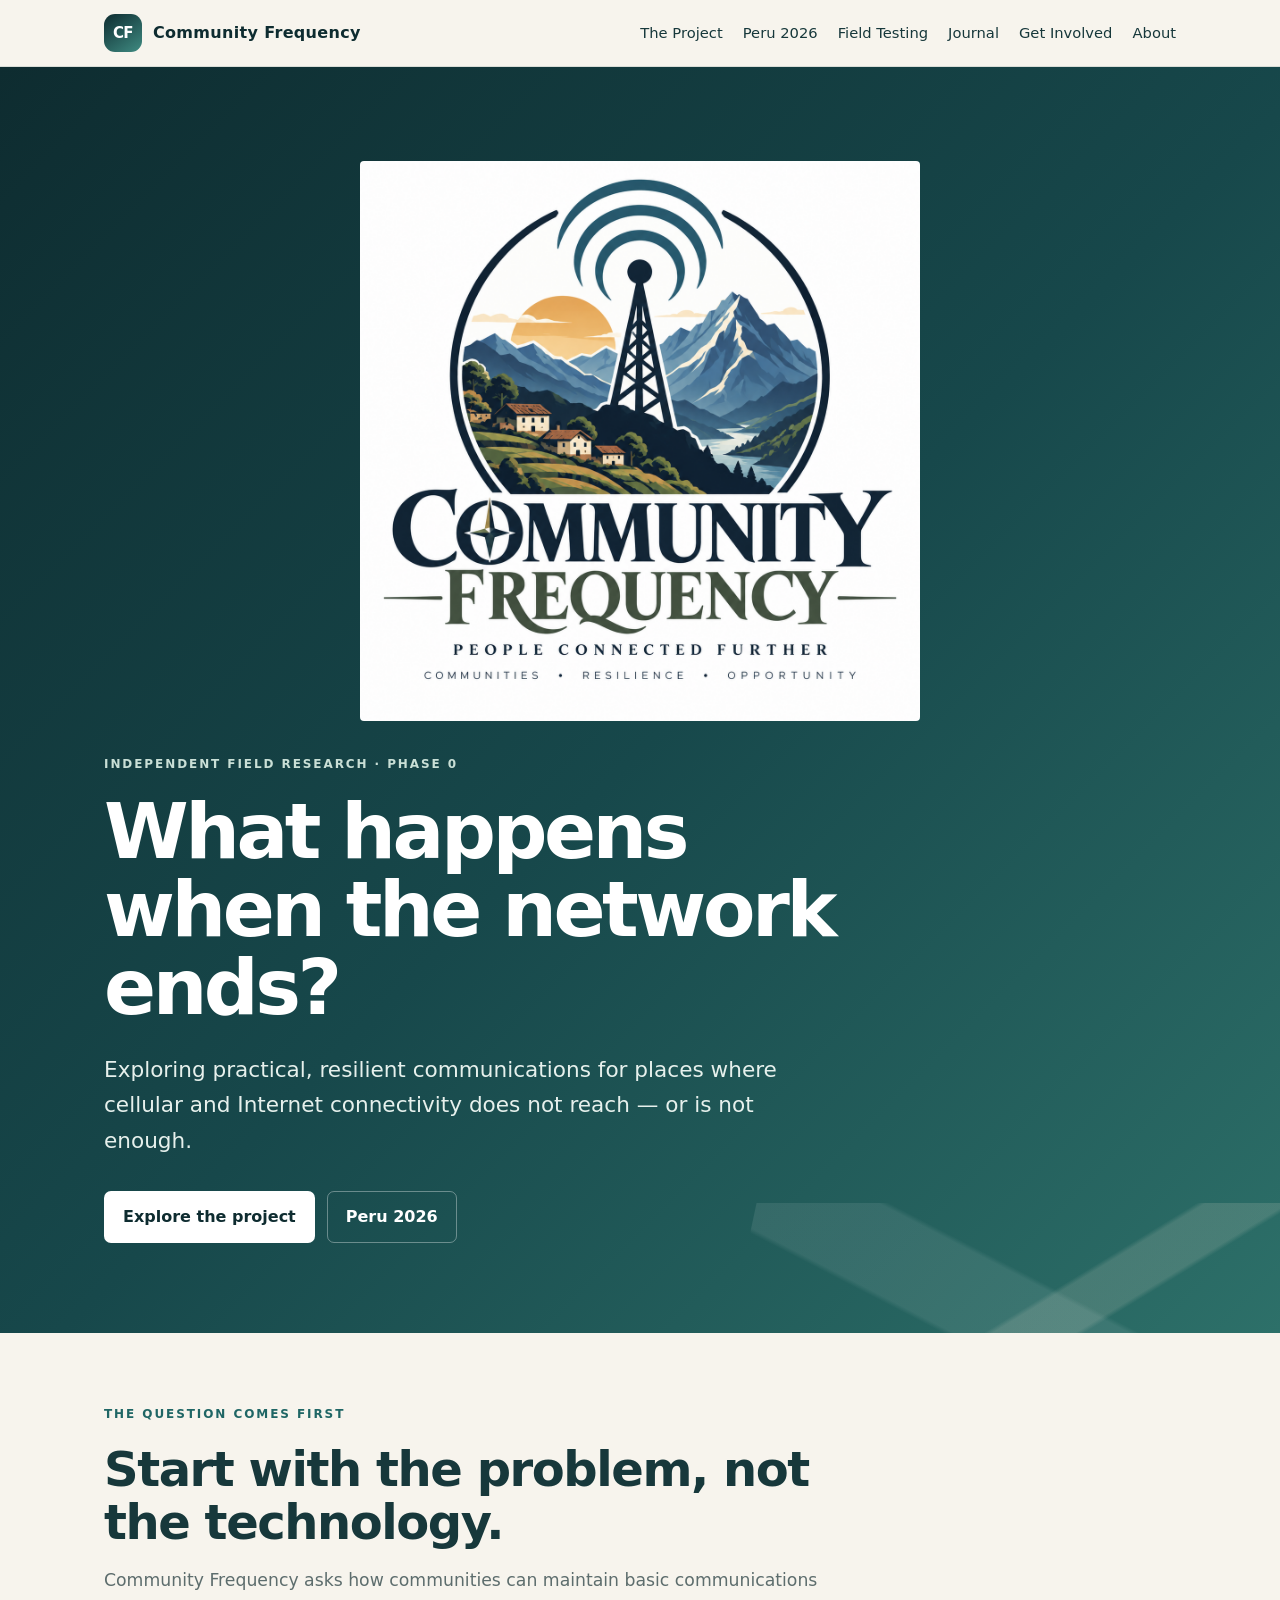
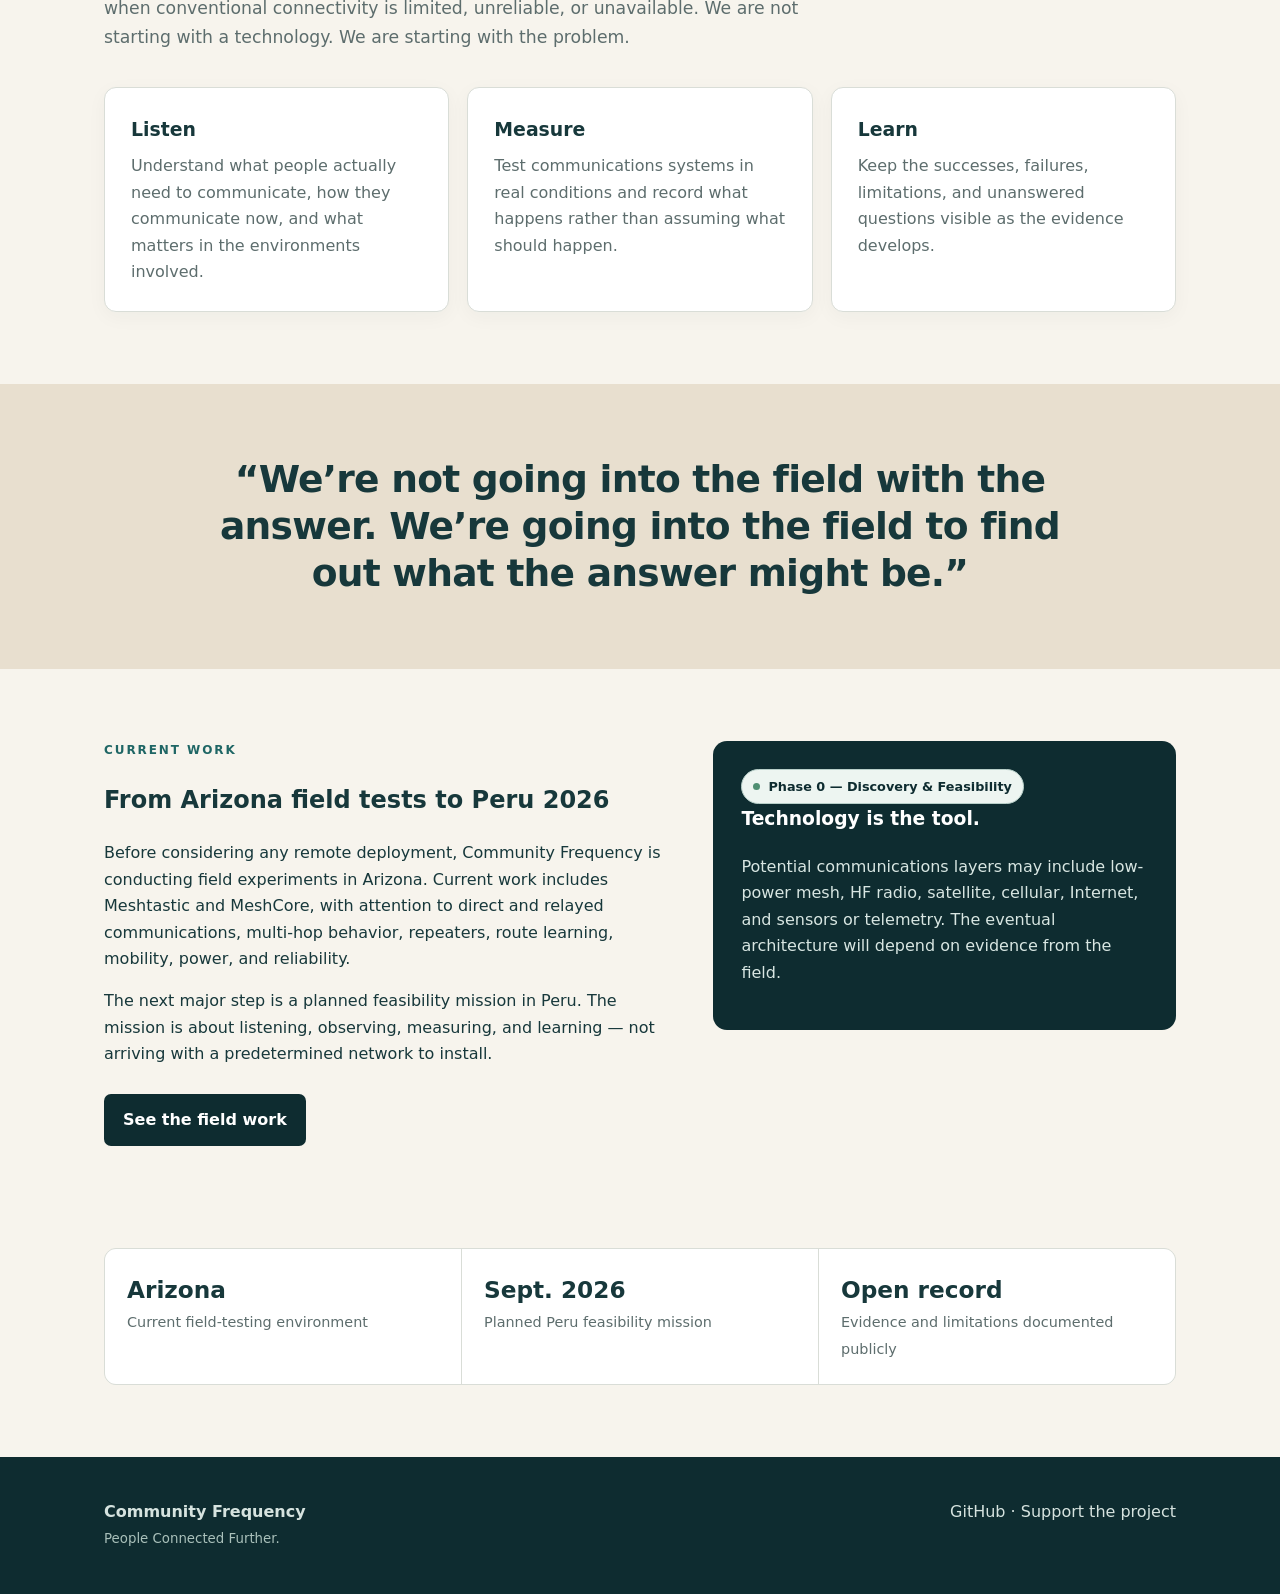
==== docs/index.html @ 5279df8e "Use clean logo filename" ====
<!doctype html><html lang="en"><head><meta charset="utf-8"><meta name="viewport" content="width=device-width,initial-scale=1"><title>Community Frequency — People Connected Further.</title><meta name="description" content="An independent exploration, research, and feasibility project focused on resilient communications for places where conventional connectivity does not reach."><link rel="stylesheet" href="style.css"></head><body><header class="site-header"><nav class="nav"><a class="brand" href="index.html"><span class="mark">CF</span><span>Community Frequency</span></a><div class="links"><a href="project.html">The Project</a><a href="peru-2026.html">Peru 2026</a><a href="field-testing.html">Field Testing</a><a href="journal.html">Journal</a><a href="get-involved.html">Get Involved</a><a href="about.html">About</a></div></nav></header><main><section class="hero"><div class="hero-inner"><img src="community-frequency-logo.png" alt="Community Frequency — People Connected Further" style="display:block;width:min(560px,92%);height:auto;margin:0 auto 34px;border-radius:4px"><div class="eyebrow">Independent field research · Phase 0</div><h1>What happens when the network ends?</h1><p>Exploring practical, resilient communications for places where cellular and Internet connectivity does not reach — or is not enough.</p><div class="actions"><a class="btn btn-primary" href="project.html">Explore the project</a><a class="btn btn-secondary" href="peru-2026.html">Peru 2026</a></div></div></section><section class="wrap"><div class="section-head"><div class="eyebrow" style="color:var(--teal)">The question comes first</div><h2>Start with the problem, not the technology.</h2><p>Community Frequency asks how communities can maintain basic communications when conventional connectivity is limited, unreliable, or unavailable. We are not starting with a technology. We are starting with the problem.</p></div><div class="grid"><article class="card"><h3>Listen</h3><p>Understand what people actually need to communicate, how they communicate now, and what matters in the environments involved.</p></article><article class="card"><h3>Measure</h3><p>Test communications systems in real conditions and record what happens rather than assuming what should happen.</p></article><article class="card"><h3>Learn</h3><p>Keep the successes, failures, limitations, and unanswered questions visible as the evidence develops.</p></article></div></section><section class="band"><div class="wrap"><p class="quote">“We’re not going into the field with the answer. We’re going into the field to find out what the answer might be.”</p></div></section><section class="wrap"><div class="two"><div><div class="eyebrow" style="color:var(--teal)">Current work</div><h2>From Arizona field tests to Peru 2026</h2><p>Before considering any remote deployment, Community Frequency is conducting field experiments in Arizona. Current work includes Meshtastic and MeshCore, with attention to direct and relayed communications, multi-hop behavior, repeaters, route learning, mobility, power, and reliability.</p><p>The next major step is a planned feasibility mission in Peru. The mission is about listening, observing, measuring, and learning — not arriving with a predetermined network to install.</p><a class="btn" style="background:var(--deep);color:#fff;margin-top:10px" href="field-testing.html">See the field work</a></div><aside class="callout"><span class="status">Phase 0 — Discovery &amp; Feasibility</span><h3>Technology is the tool.</h3><p>Potential communications layers may include low-power mesh, HF radio, satellite, cellular, Internet, and sensors or telemetry. The eventual architecture will depend on evidence from the field.</p></aside></div></section><section class="wrap" style="padding-top:0"><div class="statbar"><div class="stat"><strong>Arizona</strong><span>Current field-testing environment</span></div><div class="stat"><strong>Sept. 2026</strong><span>Planned Peru feasibility mission</span></div><div class="stat"><strong>Open record</strong><span>Evidence and limitations documented publicly</span></div></div></section></main><footer class="footer"><div class="footer-inner"><div><strong>Community Frequency</strong><br><small>People Connected Further.</small></div><div><a href="https://github.com/jurelex/community-frequency">GitHub</a> · <a href="https://www.gofundme.com/f/community-frequency">Support the project</a></div></div></footer></body></html>
---- docs/style.css ----
:root{--ink:#17383b;--deep:#0e2c30;--teal:#1f6665;--teal2:#3f8b82;--sand:#e8dfcf;--cream:#f7f4ed;--white:#fff;--line:#d9ddd7;--muted:#5d6d6d;--max:1120px}*{box-sizing:border-box}html{scroll-behavior:smooth}body{margin:0;background:var(--cream);color:var(--ink);font-family:Inter,ui-sans-serif,system-ui,-apple-system,BlinkMacSystemFont,"Segoe UI",sans-serif;line-height:1.65}a{color:var(--teal);text-decoration:none}a:hover{text-decoration:underline}.site-header{background:rgba(247,244,237,.96);border-bottom:1px solid var(--line);position:sticky;top:0;z-index:10;backdrop-filter:blur(10px)}.nav{max-width:var(--max);margin:auto;display:flex;align-items:center;justify-content:space-between;padding:14px 24px}.brand{display:flex;align-items:center;gap:11px;font-weight:800;letter-spacing:.02em;color:var(--deep)}.mark{width:38px;height:38px;border-radius:11px;background:linear-gradient(145deg,var(--deep),var(--teal2));display:grid;place-items:center;color:#fff;font-size:15px;letter-spacing:-.05em}.links{display:flex;gap:20px;align-items:center;font-size:.92rem}.links a{color:var(--ink)}.hero{background:linear-gradient(135deg,var(--deep) 0%,#17484b 52%,#2d7069 100%);color:#fff;overflow:hidden}.hero-inner{max-width:var(--max);margin:auto;padding:94px 24px 90px;position:relative}.hero-inner:after{content:"";position:absolute;right:-90px;bottom:-120px;width:560px;height:250px;background:linear-gradient(145deg,transparent 48%,rgba(232,223,207,.16) 49%,rgba(232,223,207,.16) 58%,transparent 59%),linear-gradient(25deg,transparent 43%,rgba(255,255,255,.09) 44%,rgba(255,255,255,.09) 60%,transparent 61%);transform:skewX(-12deg);pointer-events:none}.eyebrow{text-transform:uppercase;letter-spacing:.16em;font-size:.75rem;font-weight:800;color:#c9dfd6;margin-bottom:18px}.hero h1{font-size:clamp(2.6rem,6vw,5.2rem);line-height:1.02;max-width:800px;margin:0 0 24px;letter-spacing:-.045em}.hero p{font-size:clamp(1.1rem,2vw,1.35rem);max-width:720px;color:#e6f0ec;margin:0 0 32px}.actions{display:flex;gap:12px;flex-wrap:wrap}.btn{display:inline-block;padding:12px 18px;border-radius:7px;font-weight:750;border:1px solid transparent}.btn-primary{background:#fff;color:var(--deep)}.btn-secondary{border-color:rgba(255,255,255,.35);color:#fff}.wrap{max-width:var(--max);margin:auto;padding:72px 24px}.section-head{max-width:760px;margin-bottom:36px}.section-head h2{font-size:clamp(1.9rem,4vw,3rem);line-height:1.1;letter-spacing:-.03em;margin:0 0 14px}.section-head p{color:var(--muted);font-size:1.08rem}.grid{display:grid;grid-template-columns:repeat(3,1fr);gap:18px}.card{background:#fff;border:1px solid var(--line);border-radius:12px;padding:26px;box-shadow:0 5px 20px rgba(23,56,59,.04)}.card h3{margin:0 0 8px;font-size:1.18rem}.card p{margin:0;color:var(--muted)}.band{background:var(--sand)}.quote{font-size:clamp(1.5rem,3vw,2.35rem);line-height:1.25;max-width:850px;margin:0 auto;text-align:center;font-weight:650;letter-spacing:-.02em}.two{display:grid;grid-template-columns:1.1fr .9fr;gap:44px;align-items:start}.prose{max-width:780px}.prose h1{font-size:clamp(2.4rem,5vw,4rem);line-height:1.05;letter-spacing:-.04em;margin:0 0 18px}.prose h2{font-size:1.7rem;margin-top:42px}.prose h3{font-size:1.15rem;margin-top:28px}.prose p,.prose li{color:#425858}.prose li{margin:.35rem 0}.callout{background:var(--deep);color:#fff;border-radius:14px;padding:28px;position:sticky;top:90px}.callout h3{margin-top:0}.callout p{color:#d8e6e2}.status{display:inline-flex;align-items:center;gap:8px;border:1px solid #b7cfc8;background:#edf5f1;color:var(--deep);border-radius:999px;padding:6px 11px;font-size:.8rem;font-weight:800}.status:before{content:"";width:7px;height:7px;border-radius:50%;background:#4f8f72}.statbar{display:grid;grid-template-columns:repeat(3,1fr);gap:1px;background:var(--line);border:1px solid var(--line);border-radius:12px;overflow:hidden;margin-top:30px}.stat{background:#fff;padding:22px}.stat strong{display:block;font-size:1.45rem}.stat span{color:var(--muted);font-size:.9rem}.footer{background:var(--deep);color:#d6e3df}.footer-inner{max-width:var(--max);margin:auto;padding:42px 24px;display:flex;justify-content:space-between;gap:30px}.footer a{color:#d6e3df}.footer small{color:#a9c0ba}.tag{display:inline-block;background:#edf2ee;border-radius:6px;padding:5px 9px;margin:3px 4px 3px 0;font-size:.78rem;font-weight:750;color:var(--teal)}.notice{border-left:4px solid var(--teal2);background:#eef3ef;padding:18px 20px;margin:26px 0}.lang{font-size:.85rem;color:var(--muted)}@media(max-width:800px){.links{display:none}.nav{padding:12px 18px}.hero-inner{padding:70px 20px}.wrap{padding:52px 20px}.grid,.two,.statbar{grid-template-columns:1fr}.callout{position:static}.footer-inner{flex-direction:column}.hero h1{font-size:3.1rem}}
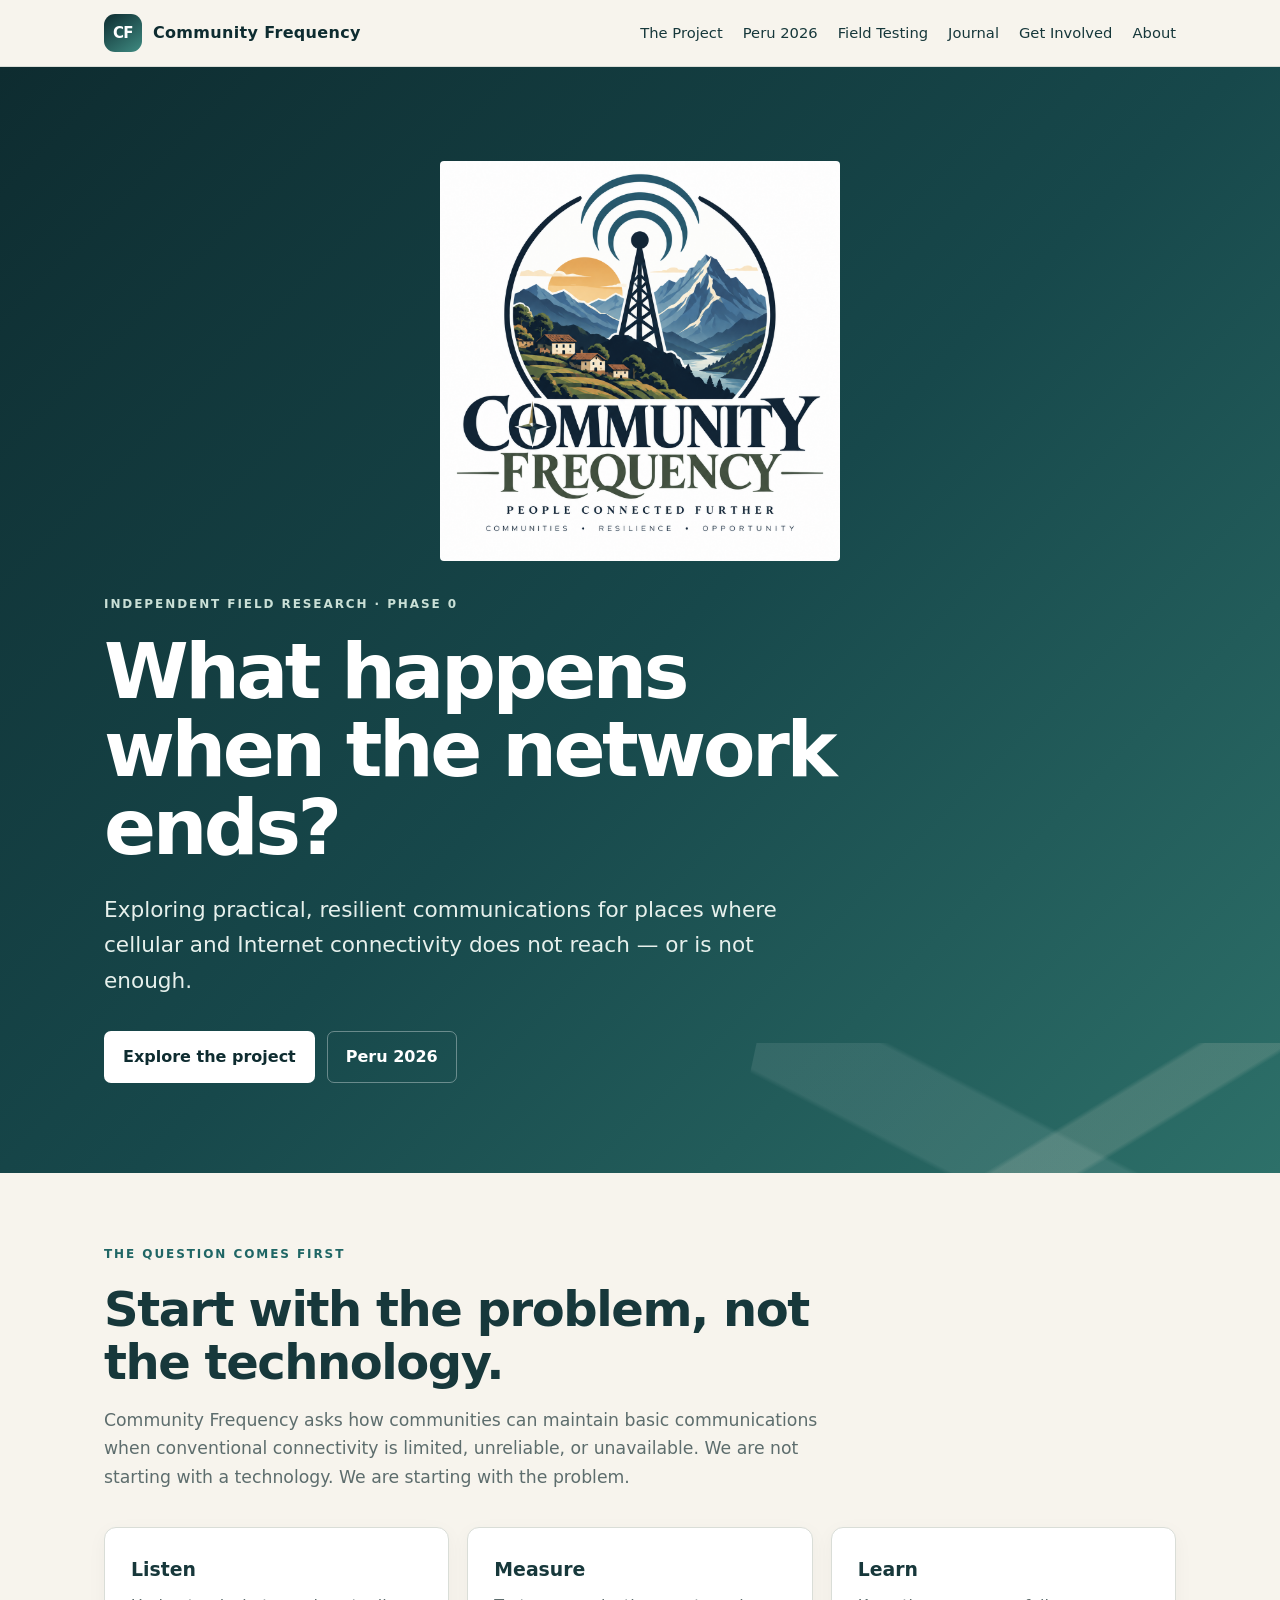
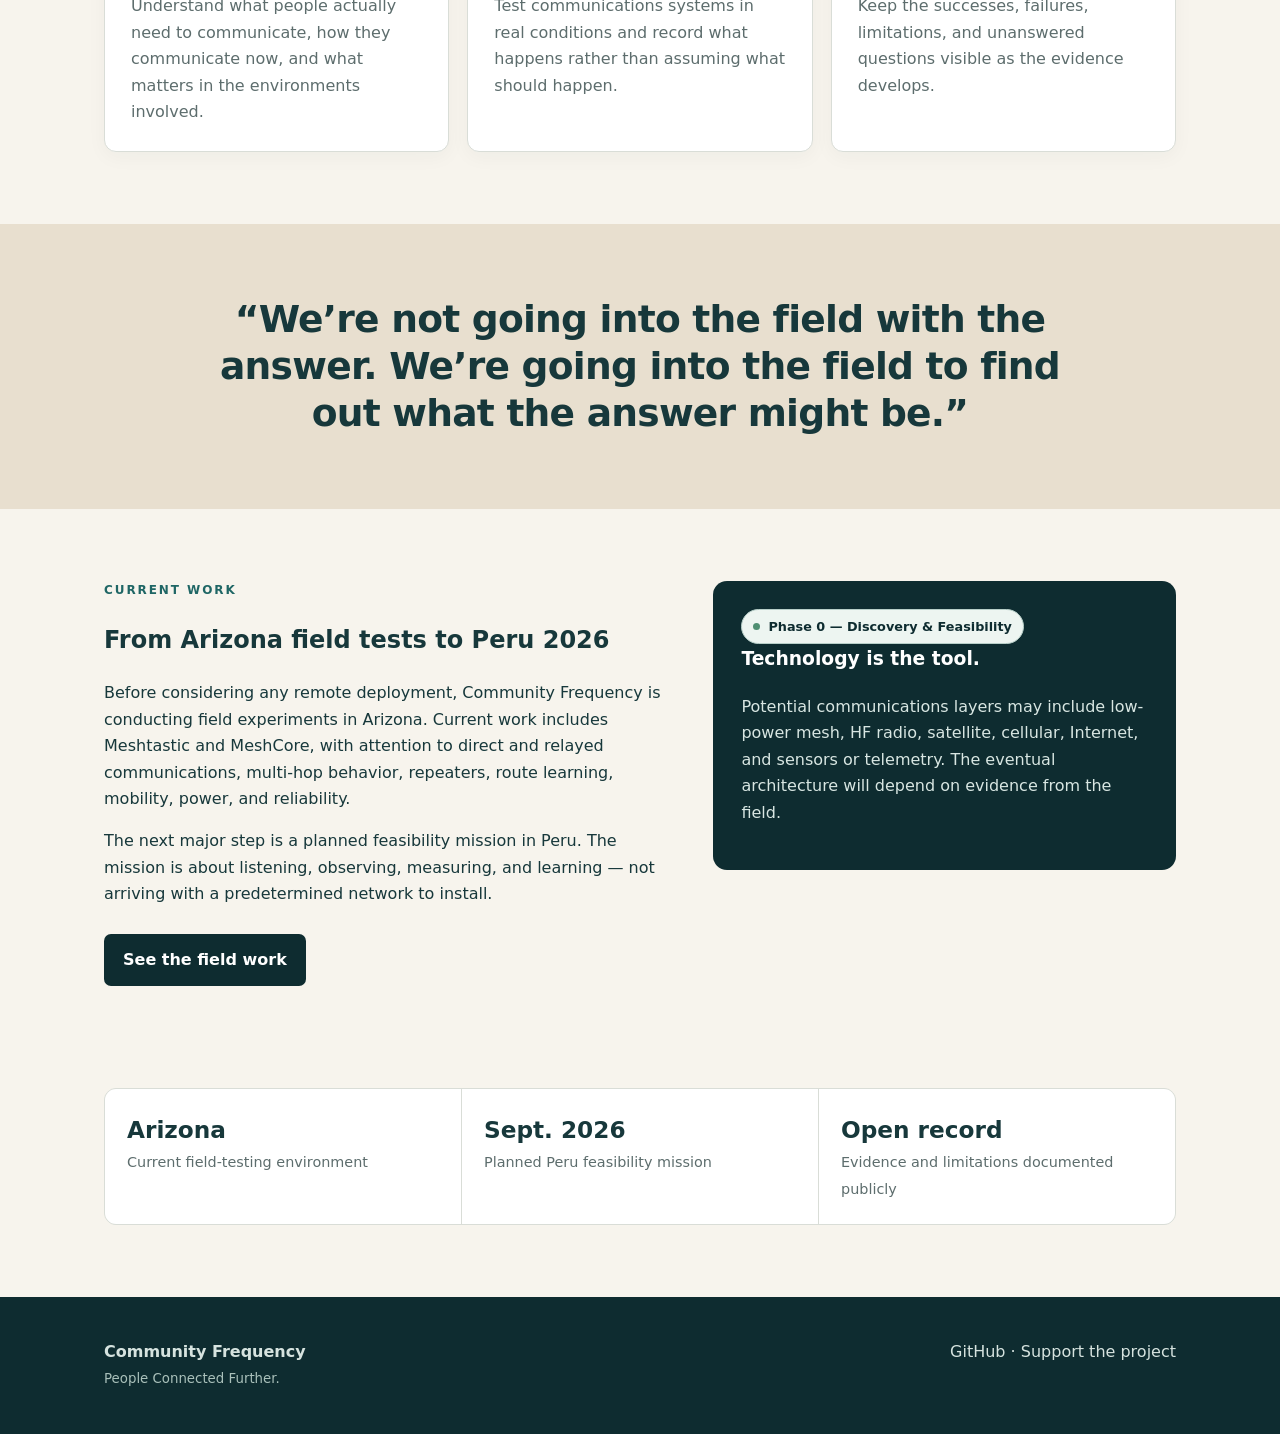
==== commit 1f6efe21: "Reduce homepage logo size" ====
--- a/docs/index.html
+++ b/docs/index.html
@@ -1 +1 @@
-<!doctype html><html lang="en"><head><meta charset="utf-8"><meta name="viewport" content="width=device-width,initial-scale=1"><title>Community Frequency — People Connected Further.</title><meta name="description" content="An independent exploration, research, and feasibility project focused on resilient communications for places where conventional connectivity does not reach."><link rel="stylesheet" href="style.css"></head><body><header class="site-header"><nav class="nav"><a class="brand" href="index.html"><span class="mark">CF</span><span>Community Frequency</span></a><div class="links"><a href="project.html">The Project</a><a href="peru-2026.html">Peru 2026</a><a href="field-testing.html">Field Testing</a><a href="journal.html">Journal</a><a href="get-involved.html">Get Involved</a><a href="about.html">About</a></div></nav></header><main><section class="hero"><div class="hero-inner"><img src="community-frequency-logo.png" alt="Community Frequency — People Connected Further" style="display:block;width:min(560px,92%);height:auto;margin:0 auto 34px;border-radius:4px"><div class="eyebrow">Independent field research · Phase 0</div><h1>What happens when the network ends?</h1><p>Exploring practical, resilient communications for places where cellular and Internet connectivity does not reach — or is not enough.</p><div class="actions"><a class="btn btn-primary" href="project.html">Explore the project</a><a class="btn btn-secondary" href="peru-2026.html">Peru 2026</a></div></div></section><section class="wrap"><div class="section-head"><div class="eyebrow" style="color:var(--teal)">The question comes first</div><h2>Start with the problem, not the technology.</h2><p>Community Frequency asks how communities can maintain basic communications when conventional connectivity is limited, unreliable, or unavailable. We are not starting with a technology. We are starting with the problem.</p></div><div class="grid"><article class="card"><h3>Listen</h3><p>Understand what people actually need to communicate, how they communicate now, and what matters in the environments involved.</p></article><article class="card"><h3>Measure</h3><p>Test communications systems in real conditions and record what happens rather than assuming what should happen.</p></article><article class="card"><h3>Learn</h3><p>Keep the successes, failures, limitations, and unanswered questions visible as the evidence develops.</p></article></div></section><section class="band"><div class="wrap"><p class="quote">“We’re not going into the field with the answer. We’re going into the field to find out what the answer might be.”</p></div></section><section class="wrap"><div class="two"><div><div class="eyebrow" style="color:var(--teal)">Current work</div><h2>From Arizona field tests to Peru 2026</h2><p>Before considering any remote deployment, Community Frequency is conducting field experiments in Arizona. Current work includes Meshtastic and MeshCore, with attention to direct and relayed communications, multi-hop behavior, repeaters, route learning, mobility, power, and reliability.</p><p>The next major step is a planned feasibility mission in Peru. The mission is about listening, observing, measuring, and learning — not arriving with a predetermined network to install.</p><a class="btn" style="background:var(--deep);color:#fff;margin-top:10px" href="field-testing.html">See the field work</a></div><aside class="callout"><span class="status">Phase 0 — Discovery &amp; Feasibility</span><h3>Technology is the tool.</h3><p>Potential communications layers may include low-power mesh, HF radio, satellite, cellular, Internet, and sensors or telemetry. The eventual architecture will depend on evidence from the field.</p></aside></div></section><section class="wrap" style="padding-top:0"><div class="statbar"><div class="stat"><strong>Arizona</strong><span>Current field-testing environment</span></div><div class="stat"><strong>Sept. 2026</strong><span>Planned Peru feasibility mission</span></div><div class="stat"><strong>Open record</strong><span>Evidence and limitations documented publicly</span></div></div></section></main><footer class="footer"><div class="footer-inner"><div><strong>Community Frequency</strong><br><small>People Connected Further.</small></div><div><a href="https://github.com/jurelex/community-frequency">GitHub</a> · <a href="https://www.gofundme.com/f/community-frequency">Support the project</a></div></div></footer></body></html>+<!doctype html><html lang="en"><head><meta charset="utf-8"><meta name="viewport" content="width=device-width,initial-scale=1"><title>Community Frequency — People Connected Further.</title><meta name="description" content="An independent exploration, research, and feasibility project focused on resilient communications for places where conventional connectivity does not reach."><link rel="stylesheet" href="style.css"></head><body><header class="site-header"><nav class="nav"><a class="brand" href="index.html"><span class="mark">CF</span><span>Community Frequency</span></a><div class="links"><a href="project.html">The Project</a><a href="peru-2026.html">Peru 2026</a><a href="field-testing.html">Field Testing</a><a href="journal.html">Journal</a><a href="get-involved.html">Get Involved</a><a href="about.html">About</a></div></nav></header><main><section class="hero"><div class="hero-inner"><img src="community-frequency-logo.png" alt="Community Frequency — People Connected Further" style="display:block;width:min(400px,82%);height:auto;margin:0 auto 34px;border-radius:4px"><div class="eyebrow">Independent field research · Phase 0</div><h1>What happens when the network ends?</h1><p>Exploring practical, resilient communications for places where cellular and Internet connectivity does not reach — or is not enough.</p><div class="actions"><a class="btn btn-primary" href="project.html">Explore the project</a><a class="btn btn-secondary" href="peru-2026.html">Peru 2026</a></div></div></section><section class="wrap"><div class="section-head"><div class="eyebrow" style="color:var(--teal)">The question comes first</div><h2>Start with the problem, not the technology.</h2><p>Community Frequency asks how communities can maintain basic communications when conventional connectivity is limited, unreliable, or unavailable. We are not starting with a technology. We are starting with the problem.</p></div><div class="grid"><article class="card"><h3>Listen</h3><p>Understand what people actually need to communicate, how they communicate now, and what matters in the environments involved.</p></article><article class="card"><h3>Measure</h3><p>Test communications systems in real conditions and record what happens rather than assuming what should happen.</p></article><article class="card"><h3>Learn</h3><p>Keep the successes, failures, limitations, and unanswered questions visible as the evidence develops.</p></article></div></section><section class="band"><div class="wrap"><p class="quote">“We’re not going into the field with the answer. We’re going into the field to find out what the answer might be.”</p></div></section><section class="wrap"><div class="two"><div><div class="eyebrow" style="color:var(--teal)">Current work</div><h2>From Arizona field tests to Peru 2026</h2><p>Before considering any remote deployment, Community Frequency is conducting field experiments in Arizona. Current work includes Meshtastic and MeshCore, with attention to direct and relayed communications, multi-hop behavior, repeaters, route learning, mobility, power, and reliability.</p><p>The next major step is a planned feasibility mission in Peru. The mission is about listening, observing, measuring, and learning — not arriving with a predetermined network to install.</p><a class="btn" style="background:var(--deep);color:#fff;margin-top:10px" href="field-testing.html">See the field work</a></div><aside class="callout"><span class="status">Phase 0 — Discovery &amp; Feasibility</span><h3>Technology is the tool.</h3><p>Potential communications layers may include low-power mesh, HF radio, satellite, cellular, Internet, and sensors or telemetry. The eventual architecture will depend on evidence from the field.</p></aside></div></section><section class="wrap" style="padding-top:0"><div class="statbar"><div class="stat"><strong>Arizona</strong><span>Current field-testing environment</span></div><div class="stat"><strong>Sept. 2026</strong><span>Planned Peru feasibility mission</span></div><div class="stat"><strong>Open record</strong><span>Evidence and limitations documented publicly</span></div></div></section></main><footer class="footer"><div class="footer-inner"><div><strong>Community Frequency</strong><br><small>People Connected Further.</small></div><div><a href="https://github.com/jurelex/community-frequency">GitHub</a> · <a href="https://www.gofundme.com/f/community-frequency">Support the project</a></div></div></footer></body></html>
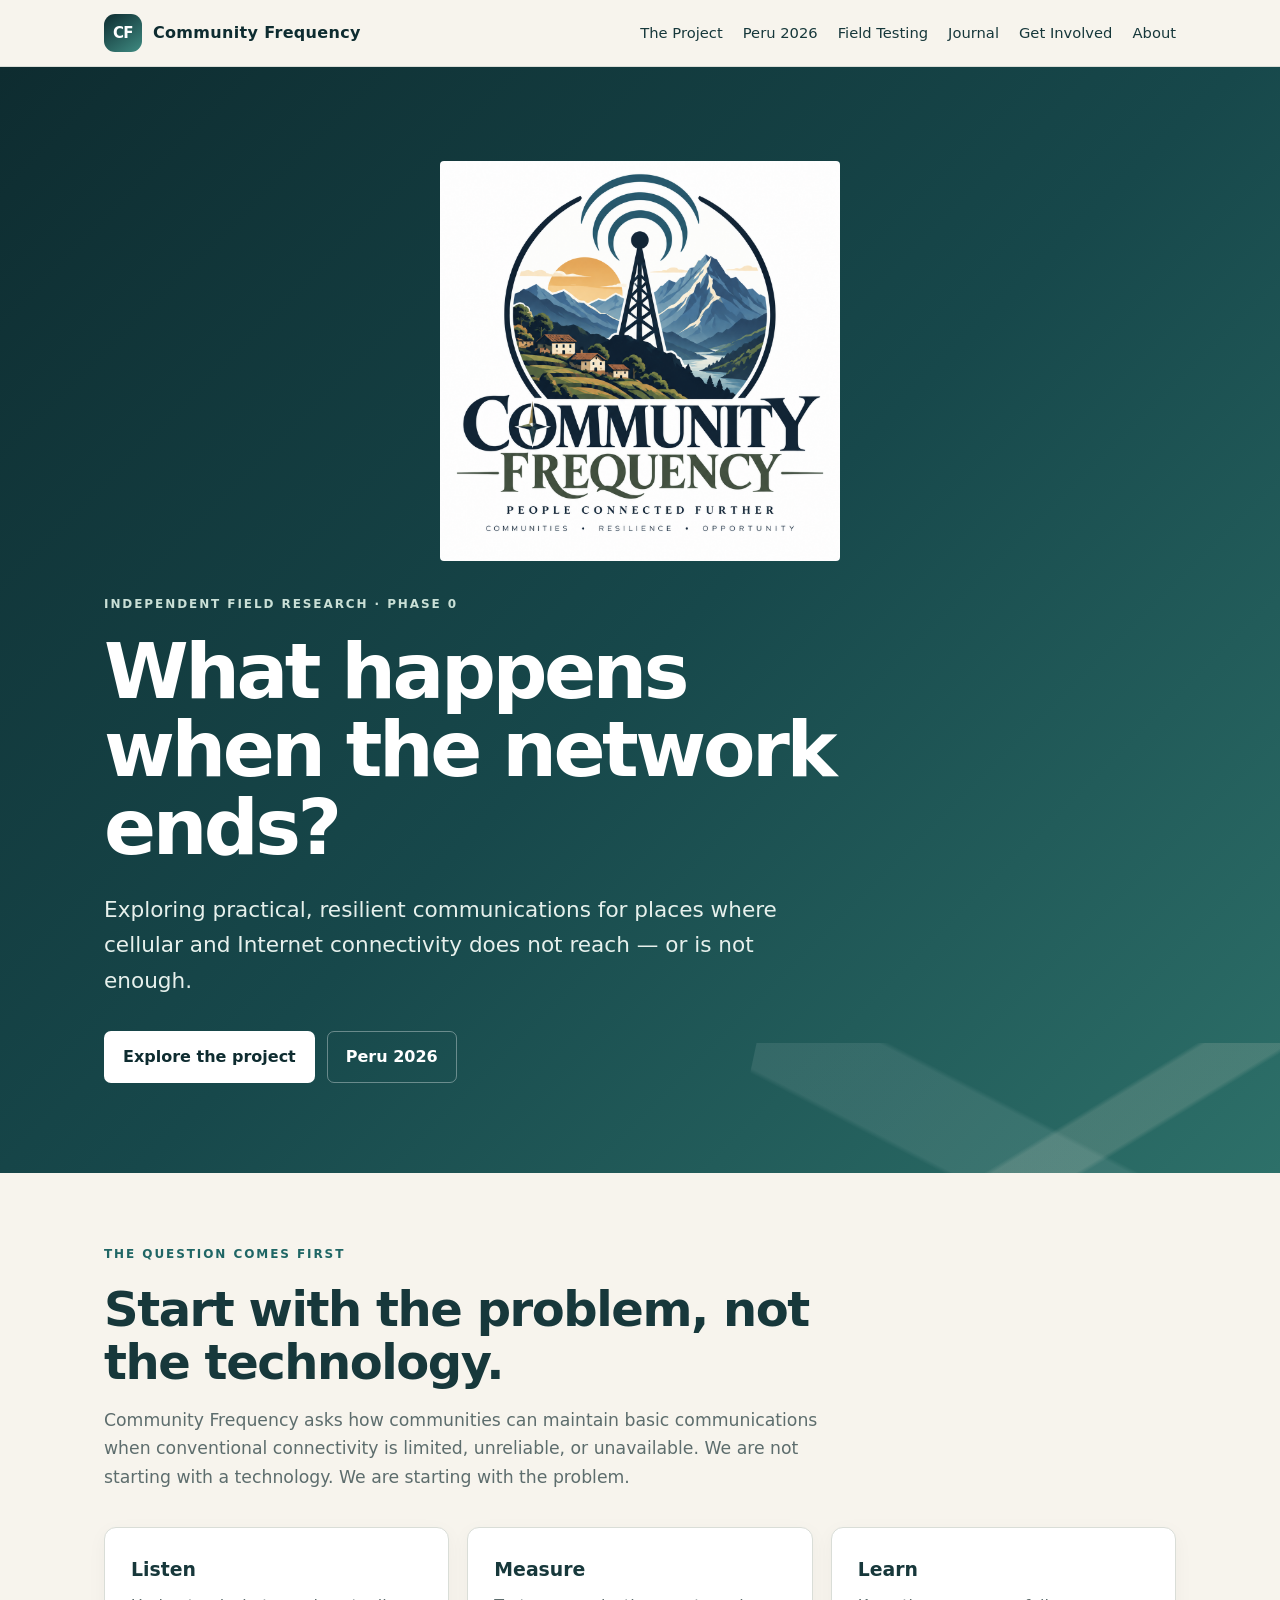
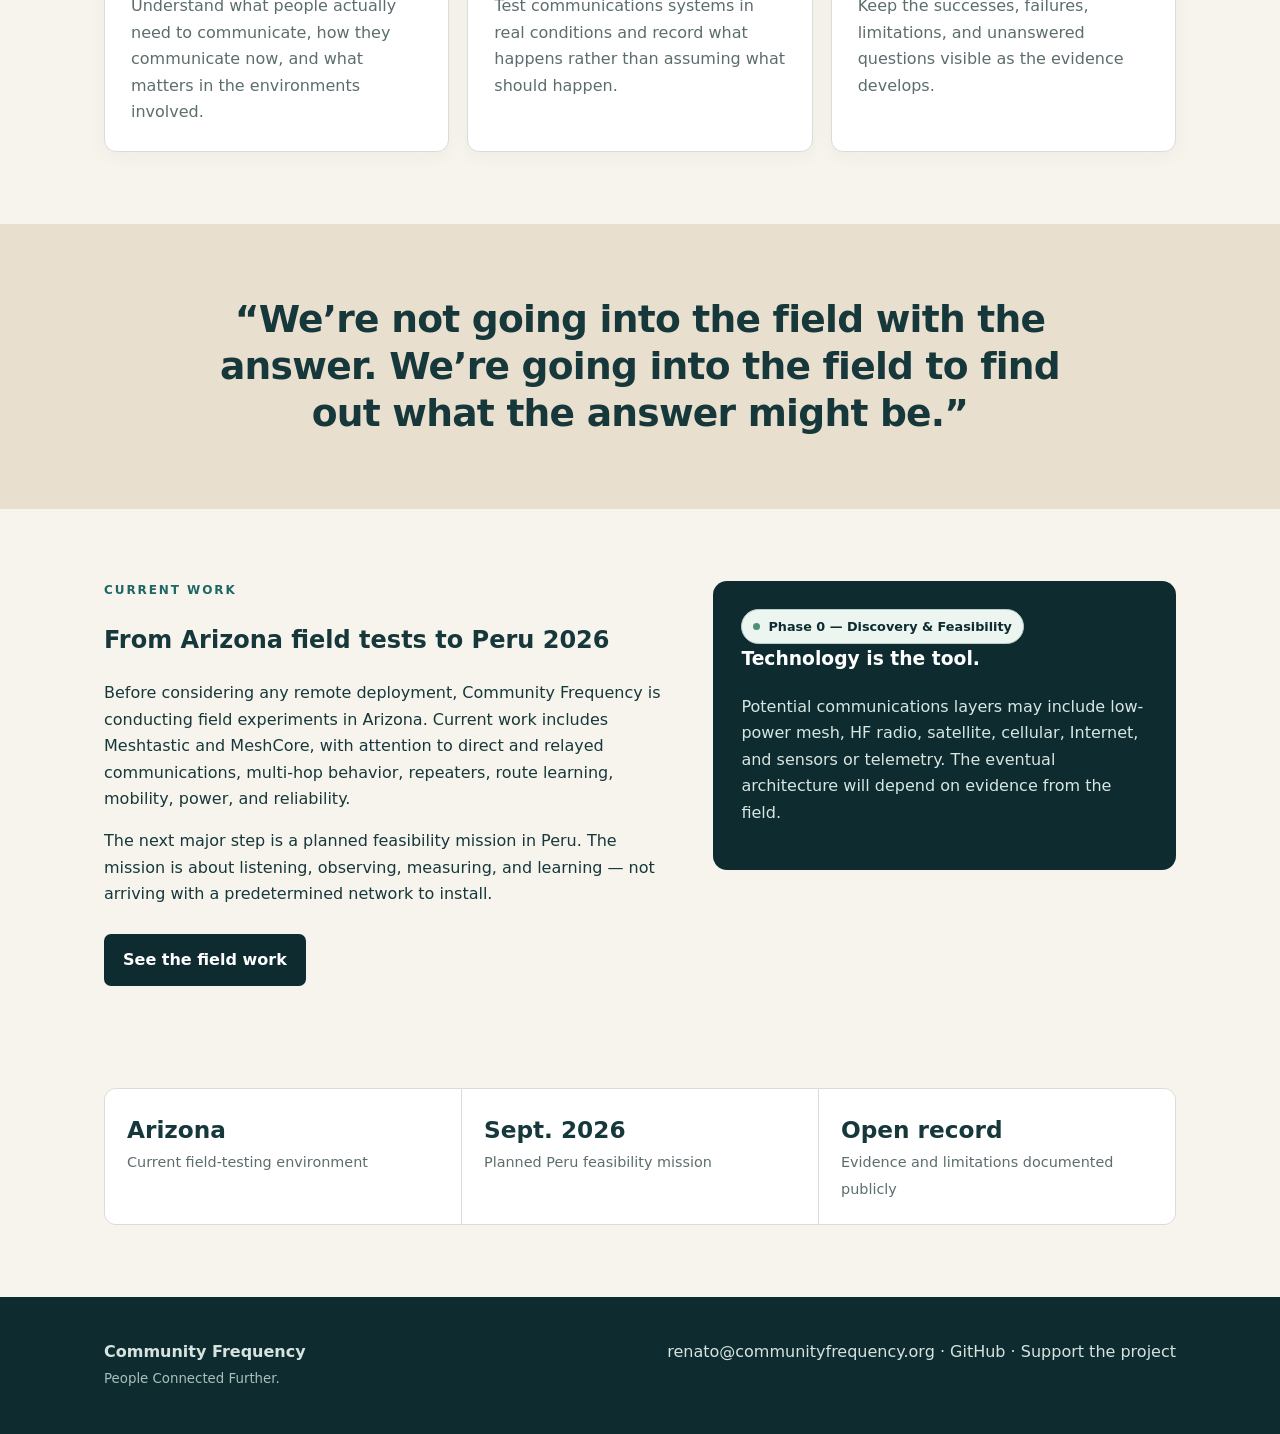
==== commit 2060adda: "Add contact email to site footer" ====
--- a/docs/index.html
+++ b/docs/index.html
@@ -1 +1 @@
-<!doctype html><html lang="en"><head><meta charset="utf-8"><meta name="viewport" content="width=device-width,initial-scale=1"><title>Community Frequency — People Connected Further.</title><meta name="description" content="An independent exploration, research, and feasibility project focused on resilient communications for places where conventional connectivity does not reach."><link rel="stylesheet" href="style.css"></head><body><header class="site-header"><nav class="nav"><a class="brand" href="index.html"><span class="mark">CF</span><span>Community Frequency</span></a><div class="links"><a href="project.html">The Project</a><a href="peru-2026.html">Peru 2026</a><a href="field-testing.html">Field Testing</a><a href="journal.html">Journal</a><a href="get-involved.html">Get Involved</a><a href="about.html">About</a></div></nav></header><main><section class="hero"><div class="hero-inner"><img src="community-frequency-logo.png" alt="Community Frequency — People Connected Further" style="display:block;width:min(400px,82%);height:auto;margin:0 auto 34px;border-radius:4px"><div class="eyebrow">Independent field research · Phase 0</div><h1>What happens when the network ends?</h1><p>Exploring practical, resilient communications for places where cellular and Internet connectivity does not reach — or is not enough.</p><div class="actions"><a class="btn btn-primary" href="project.html">Explore the project</a><a class="btn btn-secondary" href="peru-2026.html">Peru 2026</a></div></div></section><section class="wrap"><div class="section-head"><div class="eyebrow" style="color:var(--teal)">The question comes first</div><h2>Start with the problem, not the technology.</h2><p>Community Frequency asks how communities can maintain basic communications when conventional connectivity is limited, unreliable, or unavailable. We are not starting with a technology. We are starting with the problem.</p></div><div class="grid"><article class="card"><h3>Listen</h3><p>Understand what people actually need to communicate, how they communicate now, and what matters in the environments involved.</p></article><article class="card"><h3>Measure</h3><p>Test communications systems in real conditions and record what happens rather than assuming what should happen.</p></article><article class="card"><h3>Learn</h3><p>Keep the successes, failures, limitations, and unanswered questions visible as the evidence develops.</p></article></div></section><section class="band"><div class="wrap"><p class="quote">“We’re not going into the field with the answer. We’re going into the field to find out what the answer might be.”</p></div></section><section class="wrap"><div class="two"><div><div class="eyebrow" style="color:var(--teal)">Current work</div><h2>From Arizona field tests to Peru 2026</h2><p>Before considering any remote deployment, Community Frequency is conducting field experiments in Arizona. Current work includes Meshtastic and MeshCore, with attention to direct and relayed communications, multi-hop behavior, repeaters, route learning, mobility, power, and reliability.</p><p>The next major step is a planned feasibility mission in Peru. The mission is about listening, observing, measuring, and learning — not arriving with a predetermined network to install.</p><a class="btn" style="background:var(--deep);color:#fff;margin-top:10px" href="field-testing.html">See the field work</a></div><aside class="callout"><span class="status">Phase 0 — Discovery &amp; Feasibility</span><h3>Technology is the tool.</h3><p>Potential communications layers may include low-power mesh, HF radio, satellite, cellular, Internet, and sensors or telemetry. The eventual architecture will depend on evidence from the field.</p></aside></div></section><section class="wrap" style="padding-top:0"><div class="statbar"><div class="stat"><strong>Arizona</strong><span>Current field-testing environment</span></div><div class="stat"><strong>Sept. 2026</strong><span>Planned Peru feasibility mission</span></div><div class="stat"><strong>Open record</strong><span>Evidence and limitations documented publicly</span></div></div></section></main><footer class="footer"><div class="footer-inner"><div><strong>Community Frequency</strong><br><small>People Connected Further.</small></div><div><a href="https://github.com/jurelex/community-frequency">GitHub</a> · <a href="https://www.gofundme.com/f/community-frequency">Support the project</a></div></div></footer></body></html>+<!doctype html><html lang="en"><head><meta charset="utf-8"><meta name="viewport" content="width=device-width,initial-scale=1"><title>Community Frequency — People Connected Further.</title><meta name="description" content="An independent exploration, research, and feasibility project focused on resilient communications for places where conventional connectivity does not reach."><link rel="stylesheet" href="style.css"></head><body><header class="site-header"><nav class="nav"><a class="brand" href="index.html"><span class="mark">CF</span><span>Community Frequency</span></a><div class="links"><a href="project.html">The Project</a><a href="peru-2026.html">Peru 2026</a><a href="field-testing.html">Field Testing</a><a href="journal.html">Journal</a><a href="get-involved.html">Get Involved</a><a href="about.html">About</a></div></nav></header><main><section class="hero"><div class="hero-inner"><img src="community-frequency-logo.png" alt="Community Frequency — People Connected Further" style="display:block;width:min(400px,82%);height:auto;margin:0 auto 34px;border-radius:4px"><div class="eyebrow">Independent field research · Phase 0</div><h1>What happens when the network ends?</h1><p>Exploring practical, resilient communications for places where cellular and Internet connectivity does not reach — or is not enough.</p><div class="actions"><a class="btn btn-primary" href="project.html">Explore the project</a><a class="btn btn-secondary" href="peru-2026.html">Peru 2026</a></div></div></section><section class="wrap"><div class="section-head"><div class="eyebrow" style="color:var(--teal)">The question comes first</div><h2>Start with the problem, not the technology.</h2><p>Community Frequency asks how communities can maintain basic communications when conventional connectivity is limited, unreliable, or unavailable. We are not starting with a technology. We are starting with the problem.</p></div><div class="grid"><article class="card"><h3>Listen</h3><p>Understand what people actually need to communicate, how they communicate now, and what matters in the environments involved.</p></article><article class="card"><h3>Measure</h3><p>Test communications systems in real conditions and record what happens rather than assuming what should happen.</p></article><article class="card"><h3>Learn</h3><p>Keep the successes, failures, limitations, and unanswered questions visible as the evidence develops.</p></article></div></section><section class="band"><div class="wrap"><p class="quote">“We’re not going into the field with the answer. We’re going into the field to find out what the answer might be.”</p></div></section><section class="wrap"><div class="two"><div><div class="eyebrow" style="color:var(--teal)">Current work</div><h2>From Arizona field tests to Peru 2026</h2><p>Before considering any remote deployment, Community Frequency is conducting field experiments in Arizona. Current work includes Meshtastic and MeshCore, with attention to direct and relayed communications, multi-hop behavior, repeaters, route learning, mobility, power, and reliability.</p><p>The next major step is a planned feasibility mission in Peru. The mission is about listening, observing, measuring, and learning — not arriving with a predetermined network to install.</p><a class="btn" style="background:var(--deep);color:#fff;margin-top:10px" href="field-testing.html">See the field work</a></div><aside class="callout"><span class="status">Phase 0 — Discovery &amp; Feasibility</span><h3>Technology is the tool.</h3><p>Potential communications layers may include low-power mesh, HF radio, satellite, cellular, Internet, and sensors or telemetry. The eventual architecture will depend on evidence from the field.</p></aside></div></section><section class="wrap" style="padding-top:0"><div class="statbar"><div class="stat"><strong>Arizona</strong><span>Current field-testing environment</span></div><div class="stat"><strong>Sept. 2026</strong><span>Planned Peru feasibility mission</span></div><div class="stat"><strong>Open record</strong><span>Evidence and limitations documented publicly</span></div></div></section></main><footer class="footer"><div class="footer-inner"><div><strong>Community Frequency</strong><br><small>People Connected Further.</small></div><div><a href="mailto:renato@communityfrequency.org">renato@communityfrequency.org</a> · <a href="https://github.com/jurelex/community-frequency">GitHub</a> · <a href="https://www.gofundme.com/f/community-frequency">Support the project</a></div></div></footer></body></html>
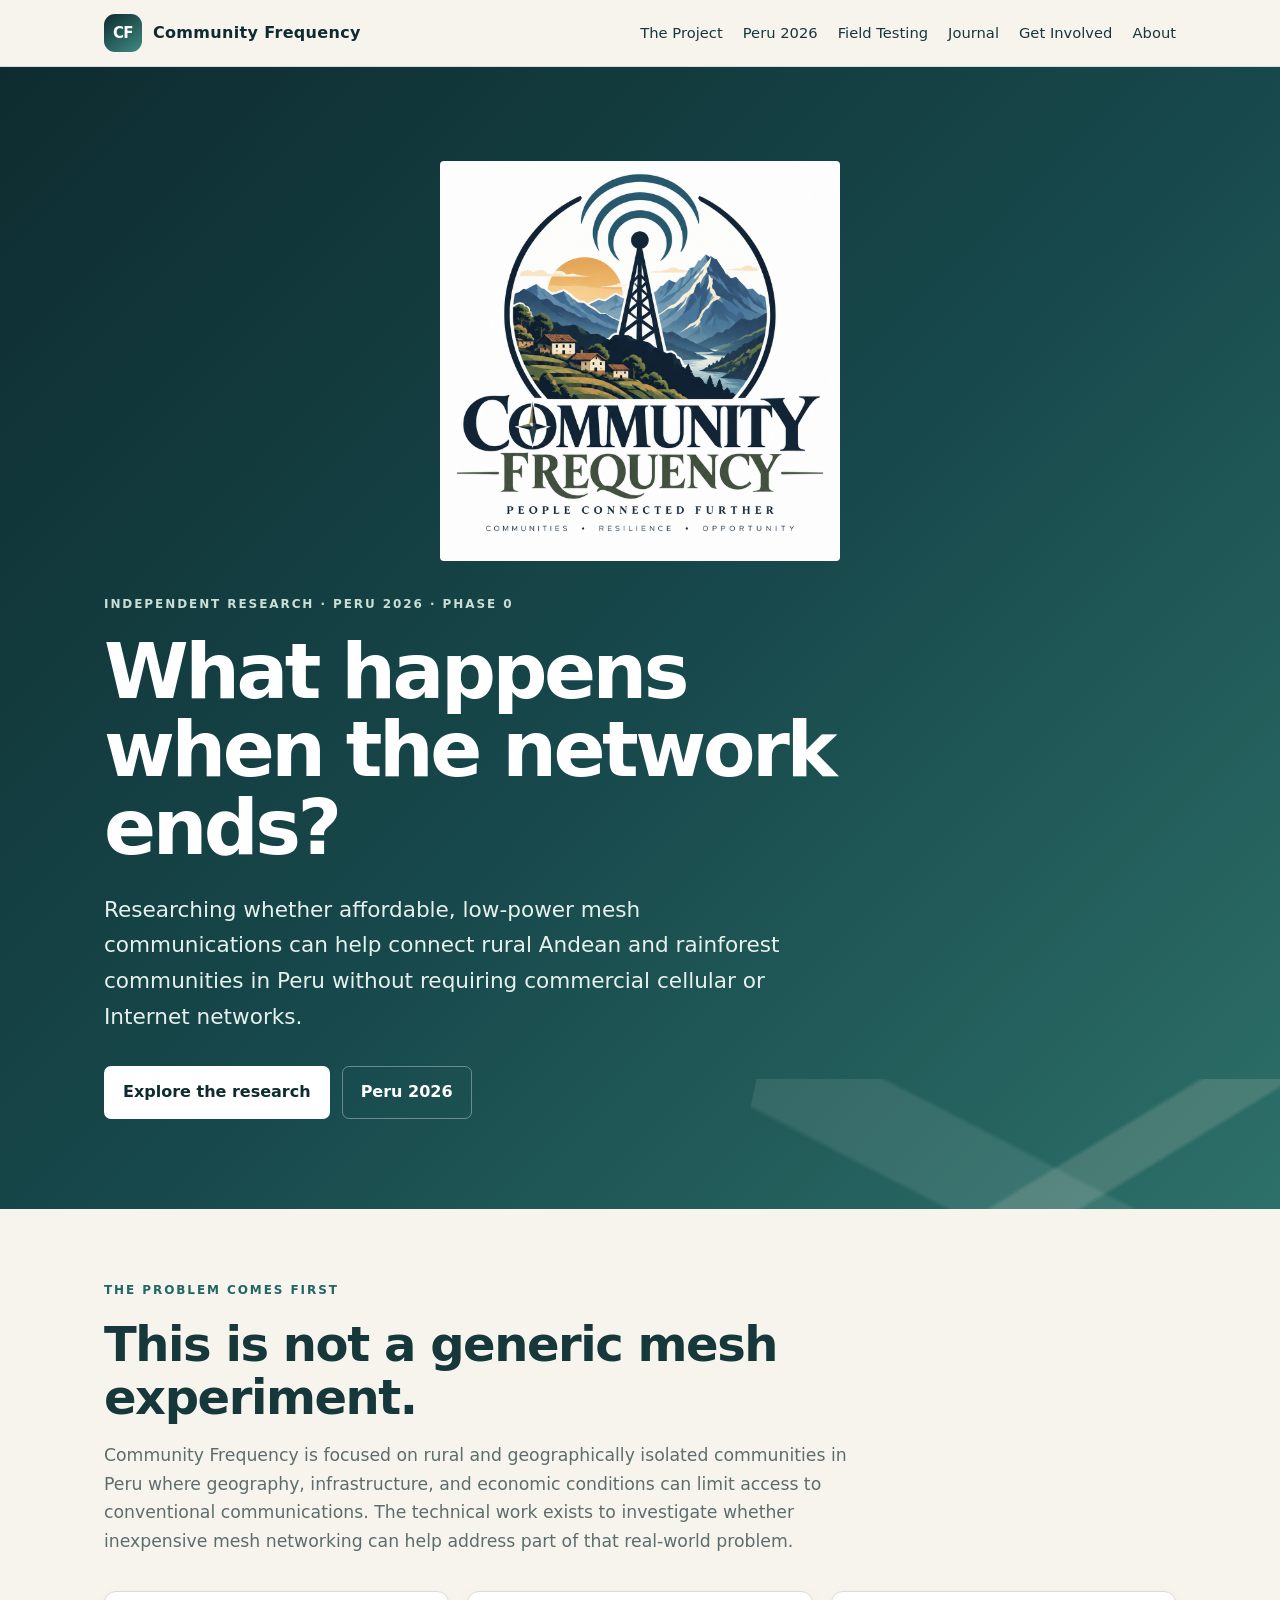
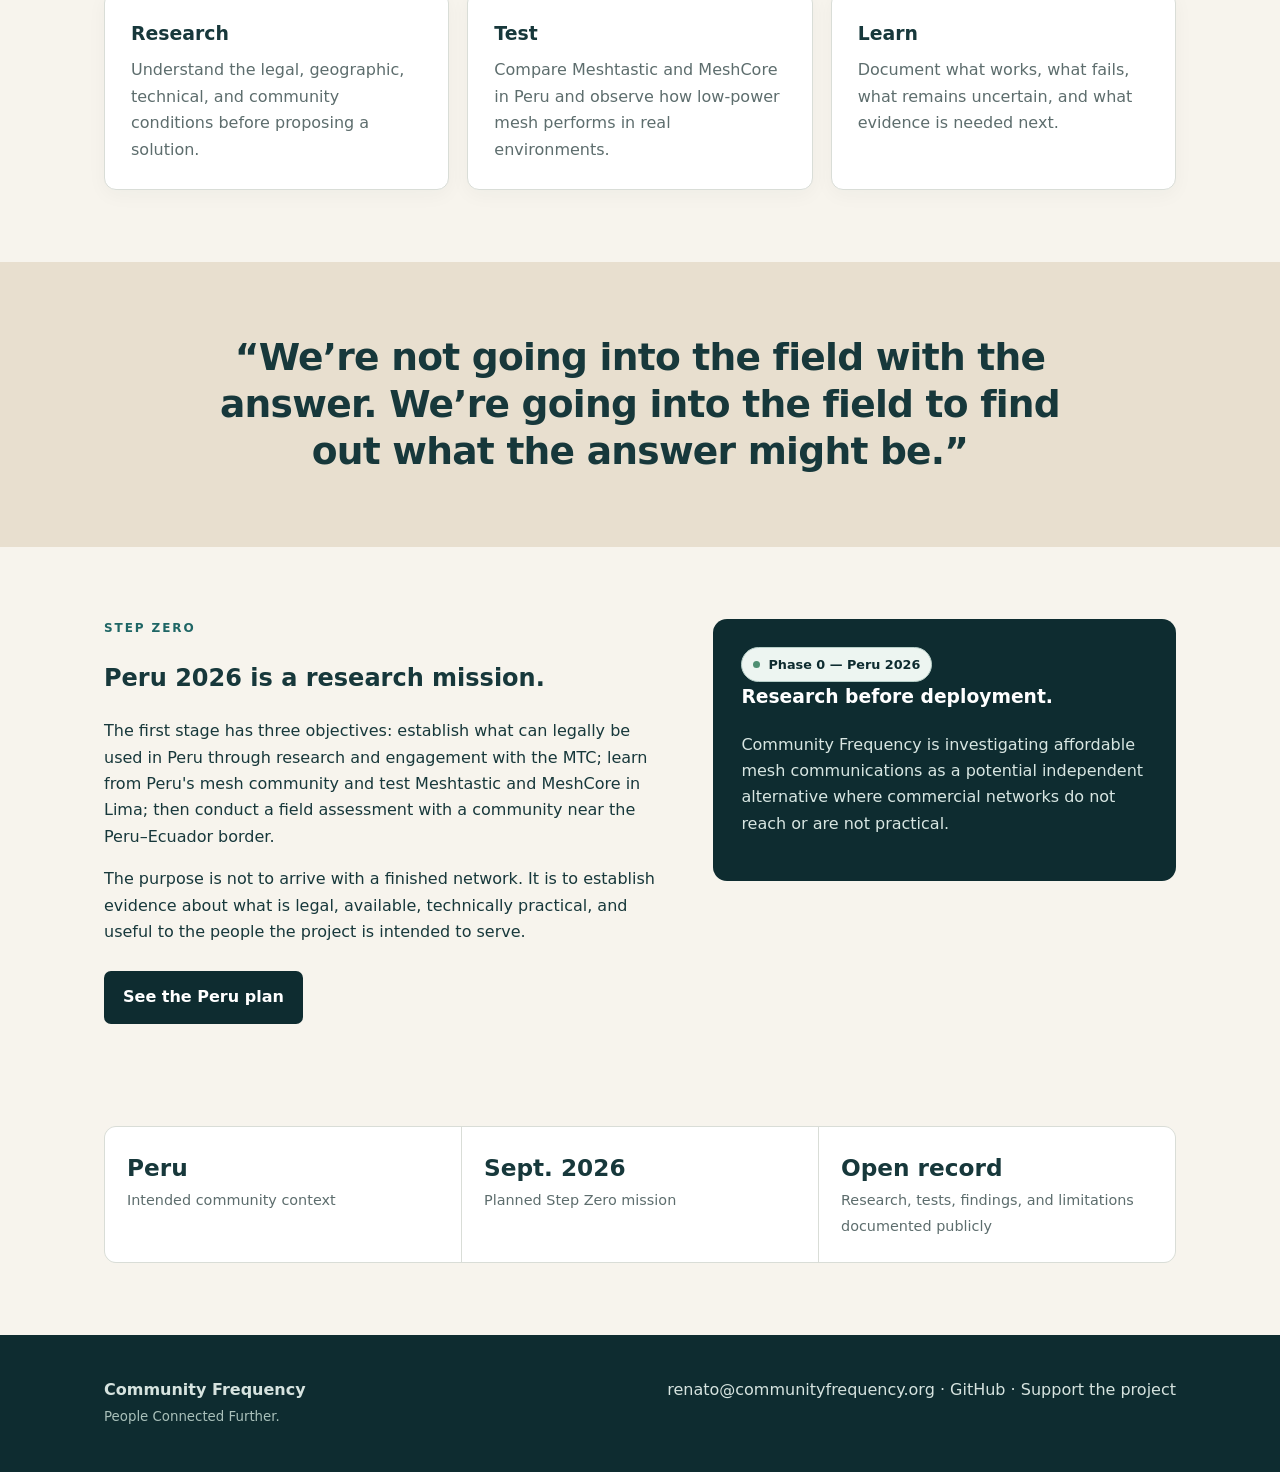
==== commit 3dec92bb: "Reframe website around Peru-specific research mission" ====
--- a/docs/index.html
+++ b/docs/index.html
@@ -1 +1 @@
-<!doctype html><html lang="en"><head><meta charset="utf-8"><meta name="viewport" content="width=device-width,initial-scale=1"><title>Community Frequency — People Connected Further.</title><meta name="description" content="An independent exploration, research, and feasibility project focused on resilient communications for places where conventional connectivity does not reach."><link rel="stylesheet" href="style.css"></head><body><header class="site-header"><nav class="nav"><a class="brand" href="index.html"><span class="mark">CF</span><span>Community Frequency</span></a><div class="links"><a href="project.html">The Project</a><a href="peru-2026.html">Peru 2026</a><a href="field-testing.html">Field Testing</a><a href="journal.html">Journal</a><a href="get-involved.html">Get Involved</a><a href="about.html">About</a></div></nav></header><main><section class="hero"><div class="hero-inner"><img src="community-frequency-logo.png" alt="Community Frequency — People Connected Further" style="display:block;width:min(400px,82%);height:auto;margin:0 auto 34px;border-radius:4px"><div class="eyebrow">Independent field research · Phase 0</div><h1>What happens when the network ends?</h1><p>Exploring practical, resilient communications for places where cellular and Internet connectivity does not reach — or is not enough.</p><div class="actions"><a class="btn btn-primary" href="project.html">Explore the project</a><a class="btn btn-secondary" href="peru-2026.html">Peru 2026</a></div></div></section><section class="wrap"><div class="section-head"><div class="eyebrow" style="color:var(--teal)">The question comes first</div><h2>Start with the problem, not the technology.</h2><p>Community Frequency asks how communities can maintain basic communications when conventional connectivity is limited, unreliable, or unavailable. We are not starting with a technology. We are starting with the problem.</p></div><div class="grid"><article class="card"><h3>Listen</h3><p>Understand what people actually need to communicate, how they communicate now, and what matters in the environments involved.</p></article><article class="card"><h3>Measure</h3><p>Test communications systems in real conditions and record what happens rather than assuming what should happen.</p></article><article class="card"><h3>Learn</h3><p>Keep the successes, failures, limitations, and unanswered questions visible as the evidence develops.</p></article></div></section><section class="band"><div class="wrap"><p class="quote">“We’re not going into the field with the answer. We’re going into the field to find out what the answer might be.”</p></div></section><section class="wrap"><div class="two"><div><div class="eyebrow" style="color:var(--teal)">Current work</div><h2>From Arizona field tests to Peru 2026</h2><p>Before considering any remote deployment, Community Frequency is conducting field experiments in Arizona. Current work includes Meshtastic and MeshCore, with attention to direct and relayed communications, multi-hop behavior, repeaters, route learning, mobility, power, and reliability.</p><p>The next major step is a planned feasibility mission in Peru. The mission is about listening, observing, measuring, and learning — not arriving with a predetermined network to install.</p><a class="btn" style="background:var(--deep);color:#fff;margin-top:10px" href="field-testing.html">See the field work</a></div><aside class="callout"><span class="status">Phase 0 — Discovery &amp; Feasibility</span><h3>Technology is the tool.</h3><p>Potential communications layers may include low-power mesh, HF radio, satellite, cellular, Internet, and sensors or telemetry. The eventual architecture will depend on evidence from the field.</p></aside></div></section><section class="wrap" style="padding-top:0"><div class="statbar"><div class="stat"><strong>Arizona</strong><span>Current field-testing environment</span></div><div class="stat"><strong>Sept. 2026</strong><span>Planned Peru feasibility mission</span></div><div class="stat"><strong>Open record</strong><span>Evidence and limitations documented publicly</span></div></div></section></main><footer class="footer"><div class="footer-inner"><div><strong>Community Frequency</strong><br><small>People Connected Further.</small></div><div><a href="mailto:renato@communityfrequency.org">renato@communityfrequency.org</a> · <a href="https://github.com/jurelex/community-frequency">GitHub</a> · <a href="https://www.gofundme.com/f/community-frequency">Support the project</a></div></div></footer></body></html>+<!doctype html><html lang="en"><head><meta charset="utf-8"><meta name="viewport" content="width=device-width,initial-scale=1"><title>Community Frequency — People Connected Further.</title><meta name="description" content="Independent research into affordable mesh communications for rural Andean and rainforest communities in Peru."><link rel="stylesheet" href="style.css"></head><body><header class="site-header"><nav class="nav"><a class="brand" href="index.html"><span class="mark">CF</span><span>Community Frequency</span></a><div class="links"><a href="project.html">The Project</a><a href="peru-2026.html">Peru 2026</a><a href="field-testing.html">Field Testing</a><a href="journal.html">Journal</a><a href="get-involved.html">Get Involved</a><a href="about.html">About</a></div></nav></header><main><section class="hero"><div class="hero-inner"><img src="community-frequency-logo.png" alt="Community Frequency — People Connected Further" style="display:block;width:min(400px,82%);height:auto;margin:0 auto 34px;border-radius:4px"><div class="eyebrow">Independent research · Peru 2026 · Phase 0</div><h1>What happens when the network ends?</h1><p>Researching whether affordable, low-power mesh communications can help connect rural Andean and rainforest communities in Peru without requiring commercial cellular or Internet networks.</p><div class="actions"><a class="btn btn-primary" href="project.html">Explore the research</a><a class="btn btn-secondary" href="peru-2026.html">Peru 2026</a></div></div></section><section class="wrap"><div class="section-head"><div class="eyebrow" style="color:var(--teal)">The problem comes first</div><h2>This is not a generic mesh experiment.</h2><p>Community Frequency is focused on rural and geographically isolated communities in Peru where geography, infrastructure, and economic conditions can limit access to conventional communications. The technical work exists to investigate whether inexpensive mesh networking can help address part of that real-world problem.</p></div><div class="grid"><article class="card"><h3>Research</h3><p>Understand the legal, geographic, technical, and community conditions before proposing a solution.</p></article><article class="card"><h3>Test</h3><p>Compare Meshtastic and MeshCore in Peru and observe how low-power mesh performs in real environments.</p></article><article class="card"><h3>Learn</h3><p>Document what works, what fails, what remains uncertain, and what evidence is needed next.</p></article></div></section><section class="band"><div class="wrap"><p class="quote">“We’re not going into the field with the answer. We’re going into the field to find out what the answer might be.”</p></div></section><section class="wrap"><div class="two"><div><div class="eyebrow" style="color:var(--teal)">Step Zero</div><h2>Peru 2026 is a research mission.</h2><p>The first stage has three objectives: establish what can legally be used in Peru through research and engagement with the MTC; learn from Peru's mesh community and test Meshtastic and MeshCore in Lima; then conduct a field assessment with a community near the Peru–Ecuador border.</p><p>The purpose is not to arrive with a finished network. It is to establish evidence about what is legal, available, technically practical, and useful to the people the project is intended to serve.</p><a class="btn" style="background:var(--deep);color:#fff;margin-top:10px" href="peru-2026.html">See the Peru plan</a></div><aside class="callout"><span class="status">Phase 0 — Peru 2026</span><h3>Research before deployment.</h3><p>Community Frequency is investigating affordable mesh communications as a potential independent alternative where commercial networks do not reach or are not practical.</p></aside></div></section><section class="wrap" style="padding-top:0"><div class="statbar"><div class="stat"><strong>Peru</strong><span>Intended community context</span></div><div class="stat"><strong>Sept. 2026</strong><span>Planned Step Zero mission</span></div><div class="stat"><strong>Open record</strong><span>Research, tests, findings, and limitations documented publicly</span></div></div></section></main><footer class="footer"><div class="footer-inner"><div><strong>Community Frequency</strong><br><small>People Connected Further.</small></div><div><a href="mailto:renato@communityfrequency.org">renato@communityfrequency.org</a> · <a href="https://github.com/jurelex/community-frequency">GitHub</a> · <a href="https://www.gofundme.com/f/community-frequency">Support the project</a></div></div></footer></body></html>
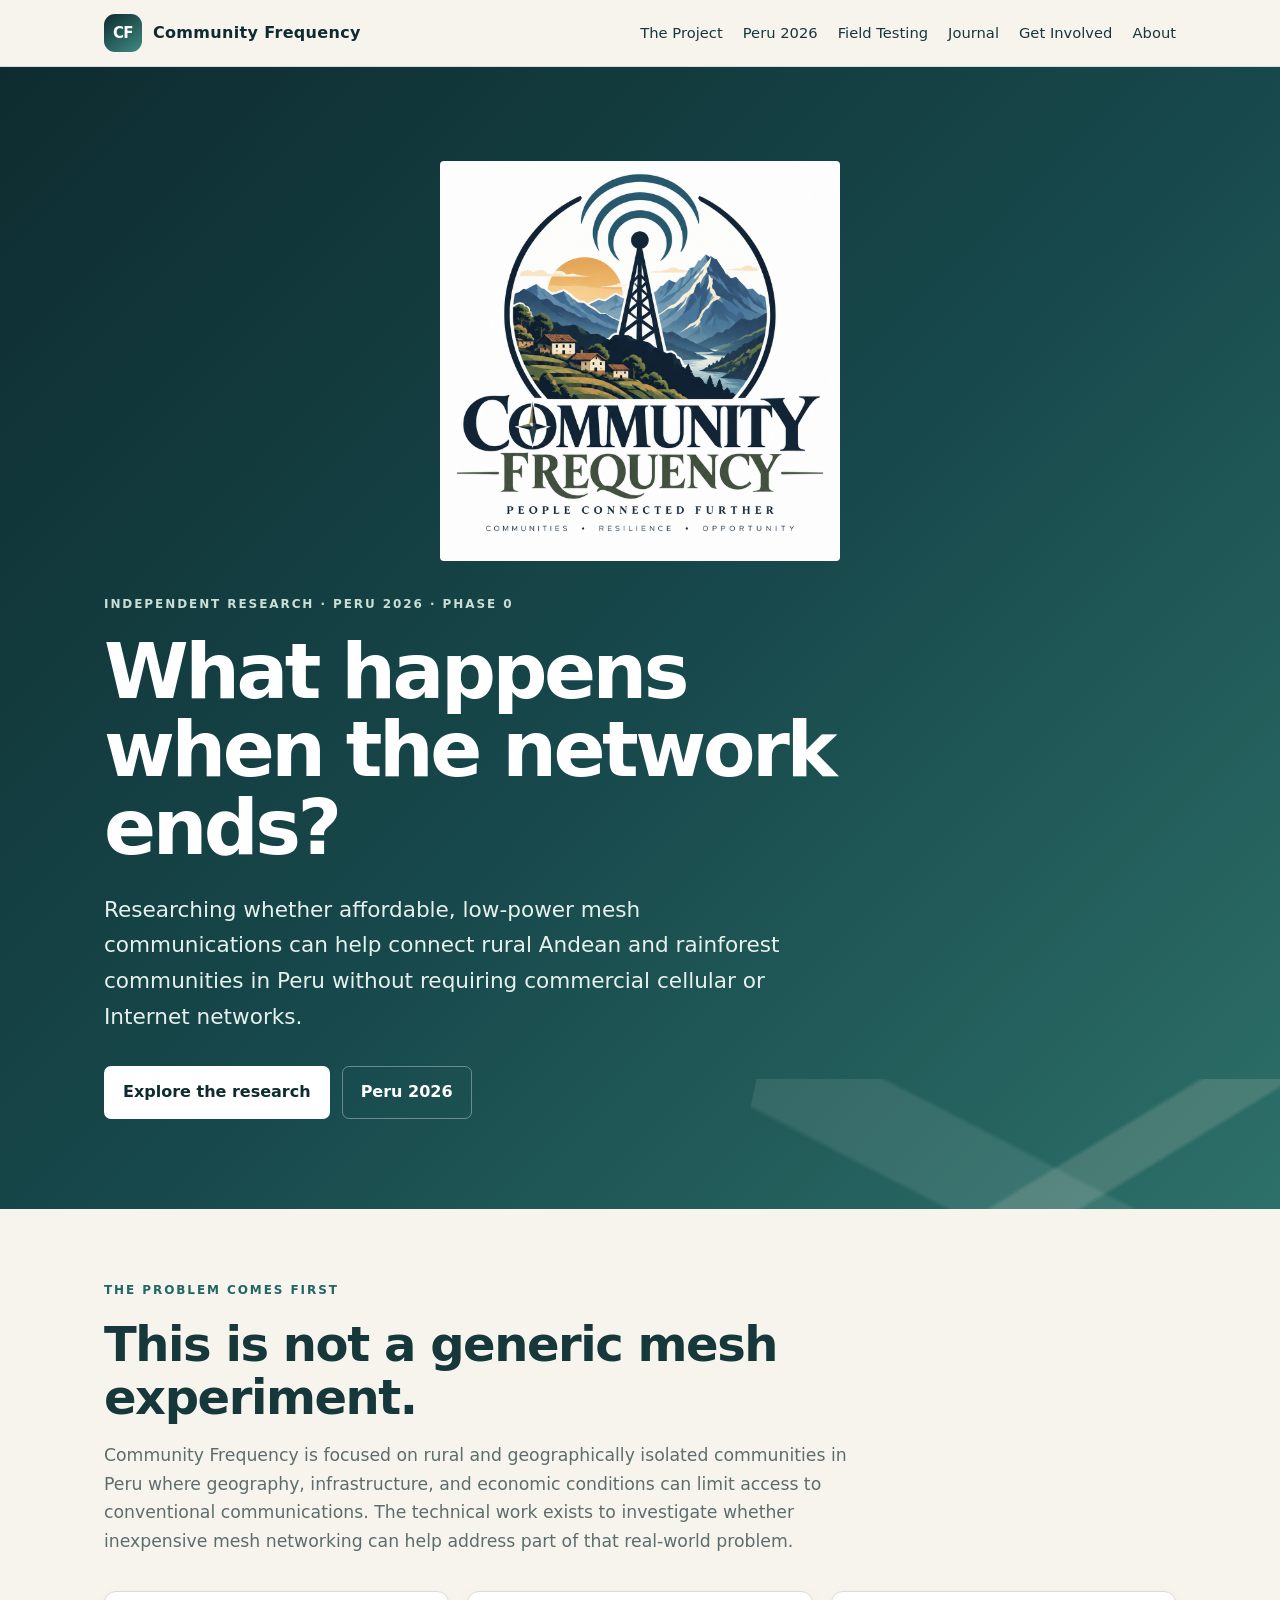
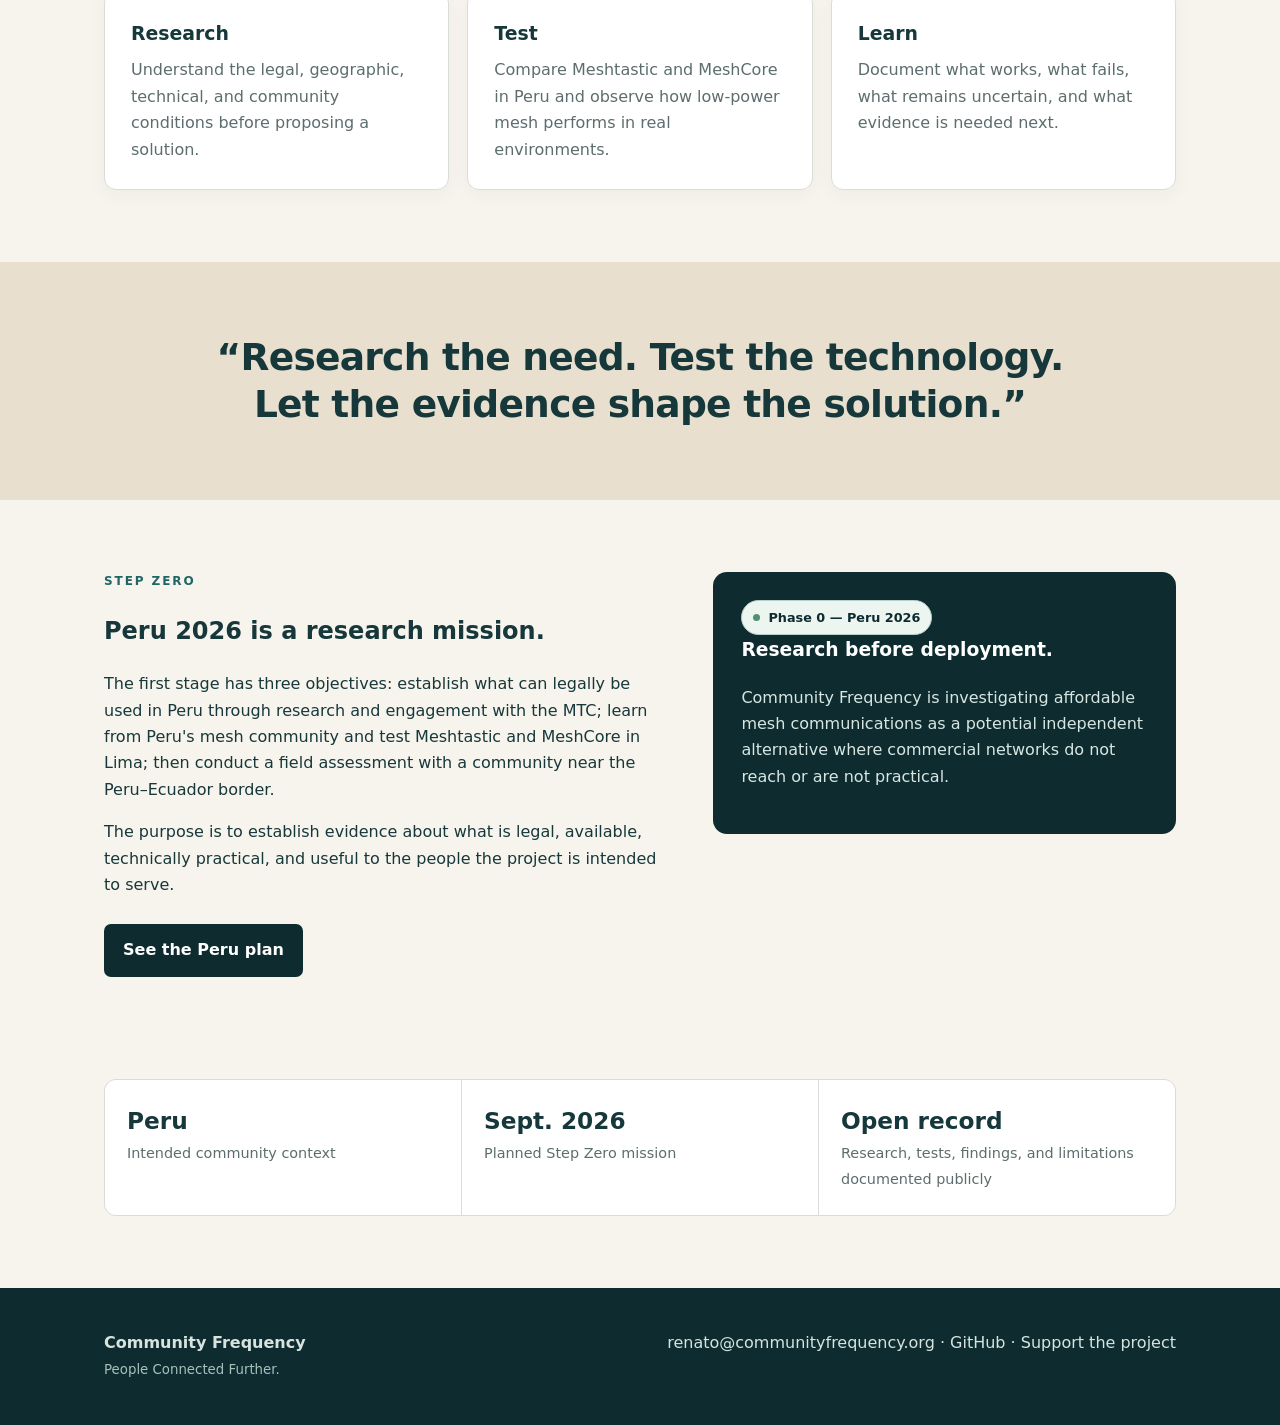
==== commit ea6f3ba4: "Refine research principle on homepage" ====
--- a/docs/index.html
+++ b/docs/index.html
@@ -1 +1 @@
-<!doctype html><html lang="en"><head><meta charset="utf-8"><meta name="viewport" content="width=device-width,initial-scale=1"><title>Community Frequency — People Connected Further.</title><meta name="description" content="Independent research into affordable mesh communications for rural Andean and rainforest communities in Peru."><link rel="stylesheet" href="style.css"></head><body><header class="site-header"><nav class="nav"><a class="brand" href="index.html"><span class="mark">CF</span><span>Community Frequency</span></a><div class="links"><a href="project.html">The Project</a><a href="peru-2026.html">Peru 2026</a><a href="field-testing.html">Field Testing</a><a href="journal.html">Journal</a><a href="get-involved.html">Get Involved</a><a href="about.html">About</a></div></nav></header><main><section class="hero"><div class="hero-inner"><img src="community-frequency-logo.png" alt="Community Frequency — People Connected Further" style="display:block;width:min(400px,82%);height:auto;margin:0 auto 34px;border-radius:4px"><div class="eyebrow">Independent research · Peru 2026 · Phase 0</div><h1>What happens when the network ends?</h1><p>Researching whether affordable, low-power mesh communications can help connect rural Andean and rainforest communities in Peru without requiring commercial cellular or Internet networks.</p><div class="actions"><a class="btn btn-primary" href="project.html">Explore the research</a><a class="btn btn-secondary" href="peru-2026.html">Peru 2026</a></div></div></section><section class="wrap"><div class="section-head"><div class="eyebrow" style="color:var(--teal)">The problem comes first</div><h2>This is not a generic mesh experiment.</h2><p>Community Frequency is focused on rural and geographically isolated communities in Peru where geography, infrastructure, and economic conditions can limit access to conventional communications. The technical work exists to investigate whether inexpensive mesh networking can help address part of that real-world problem.</p></div><div class="grid"><article class="card"><h3>Research</h3><p>Understand the legal, geographic, technical, and community conditions before proposing a solution.</p></article><article class="card"><h3>Test</h3><p>Compare Meshtastic and MeshCore in Peru and observe how low-power mesh performs in real environments.</p></article><article class="card"><h3>Learn</h3><p>Document what works, what fails, what remains uncertain, and what evidence is needed next.</p></article></div></section><section class="band"><div class="wrap"><p class="quote">“We’re not going into the field with the answer. We’re going into the field to find out what the answer might be.”</p></div></section><section class="wrap"><div class="two"><div><div class="eyebrow" style="color:var(--teal)">Step Zero</div><h2>Peru 2026 is a research mission.</h2><p>The first stage has three objectives: establish what can legally be used in Peru through research and engagement with the MTC; learn from Peru's mesh community and test Meshtastic and MeshCore in Lima; then conduct a field assessment with a community near the Peru–Ecuador border.</p><p>The purpose is not to arrive with a finished network. It is to establish evidence about what is legal, available, technically practical, and useful to the people the project is intended to serve.</p><a class="btn" style="background:var(--deep);color:#fff;margin-top:10px" href="peru-2026.html">See the Peru plan</a></div><aside class="callout"><span class="status">Phase 0 — Peru 2026</span><h3>Research before deployment.</h3><p>Community Frequency is investigating affordable mesh communications as a potential independent alternative where commercial networks do not reach or are not practical.</p></aside></div></section><section class="wrap" style="padding-top:0"><div class="statbar"><div class="stat"><strong>Peru</strong><span>Intended community context</span></div><div class="stat"><strong>Sept. 2026</strong><span>Planned Step Zero mission</span></div><div class="stat"><strong>Open record</strong><span>Research, tests, findings, and limitations documented publicly</span></div></div></section></main><footer class="footer"><div class="footer-inner"><div><strong>Community Frequency</strong><br><small>People Connected Further.</small></div><div><a href="mailto:renato@communityfrequency.org">renato@communityfrequency.org</a> · <a href="https://github.com/jurelex/community-frequency">GitHub</a> · <a href="https://www.gofundme.com/f/community-frequency">Support the project</a></div></div></footer></body></html>+<!doctype html><html lang="en"><head><meta charset="utf-8"><meta name="viewport" content="width=device-width,initial-scale=1"><title>Community Frequency — People Connected Further.</title><meta name="description" content="Independent research into affordable mesh communications for rural Andean and rainforest communities in Peru."><link rel="stylesheet" href="style.css"></head><body><header class="site-header"><nav class="nav"><a class="brand" href="index.html"><span class="mark">CF</span><span>Community Frequency</span></a><div class="links"><a href="project.html">The Project</a><a href="peru-2026.html">Peru 2026</a><a href="field-testing.html">Field Testing</a><a href="journal.html">Journal</a><a href="get-involved.html">Get Involved</a><a href="about.html">About</a></div></nav></header><main><section class="hero"><div class="hero-inner"><img src="community-frequency-logo.png" alt="Community Frequency — People Connected Further" style="display:block;width:min(400px,82%);height:auto;margin:0 auto 34px;border-radius:4px"><div class="eyebrow">Independent research · Peru 2026 · Phase 0</div><h1>What happens when the network ends?</h1><p>Researching whether affordable, low-power mesh communications can help connect rural Andean and rainforest communities in Peru without requiring commercial cellular or Internet networks.</p><div class="actions"><a class="btn btn-primary" href="project.html">Explore the research</a><a class="btn btn-secondary" href="peru-2026.html">Peru 2026</a></div></div></section><section class="wrap"><div class="section-head"><div class="eyebrow" style="color:var(--teal)">The problem comes first</div><h2>This is not a generic mesh experiment.</h2><p>Community Frequency is focused on rural and geographically isolated communities in Peru where geography, infrastructure, and economic conditions can limit access to conventional communications. The technical work exists to investigate whether inexpensive mesh networking can help address part of that real-world problem.</p></div><div class="grid"><article class="card"><h3>Research</h3><p>Understand the legal, geographic, technical, and community conditions before proposing a solution.</p></article><article class="card"><h3>Test</h3><p>Compare Meshtastic and MeshCore in Peru and observe how low-power mesh performs in real environments.</p></article><article class="card"><h3>Learn</h3><p>Document what works, what fails, what remains uncertain, and what evidence is needed next.</p></article></div></section><section class="band"><div class="wrap"><p class="quote">“Research the need. Test the technology. Let the evidence shape the solution.”</p></div></section><section class="wrap"><div class="two"><div><div class="eyebrow" style="color:var(--teal)">Step Zero</div><h2>Peru 2026 is a research mission.</h2><p>The first stage has three objectives: establish what can legally be used in Peru through research and engagement with the MTC; learn from Peru's mesh community and test Meshtastic and MeshCore in Lima; then conduct a field assessment with a community near the Peru–Ecuador border.</p><p>The purpose is to establish evidence about what is legal, available, technically practical, and useful to the people the project is intended to serve.</p><a class="btn" style="background:var(--deep);color:#fff;margin-top:10px" href="peru-2026.html">See the Peru plan</a></div><aside class="callout"><span class="status">Phase 0 — Peru 2026</span><h3>Research before deployment.</h3><p>Community Frequency is investigating affordable mesh communications as a potential independent alternative where commercial networks do not reach or are not practical.</p></aside></div></section><section class="wrap" style="padding-top:0"><div class="statbar"><div class="stat"><strong>Peru</strong><span>Intended community context</span></div><div class="stat"><strong>Sept. 2026</strong><span>Planned Step Zero mission</span></div><div class="stat"><strong>Open record</strong><span>Research, tests, findings, and limitations documented publicly</span></div></div></section></main><footer class="footer"><div class="footer-inner"><div><strong>Community Frequency</strong><br><small>People Connected Further.</small></div><div><a href="mailto:renato@communityfrequency.org">renato@communityfrequency.org</a> · <a href="https://github.com/jurelex/community-frequency">GitHub</a> · <a href="https://www.gofundme.com/f/community-frequency">Support the project</a></div></div></footer></body></html>
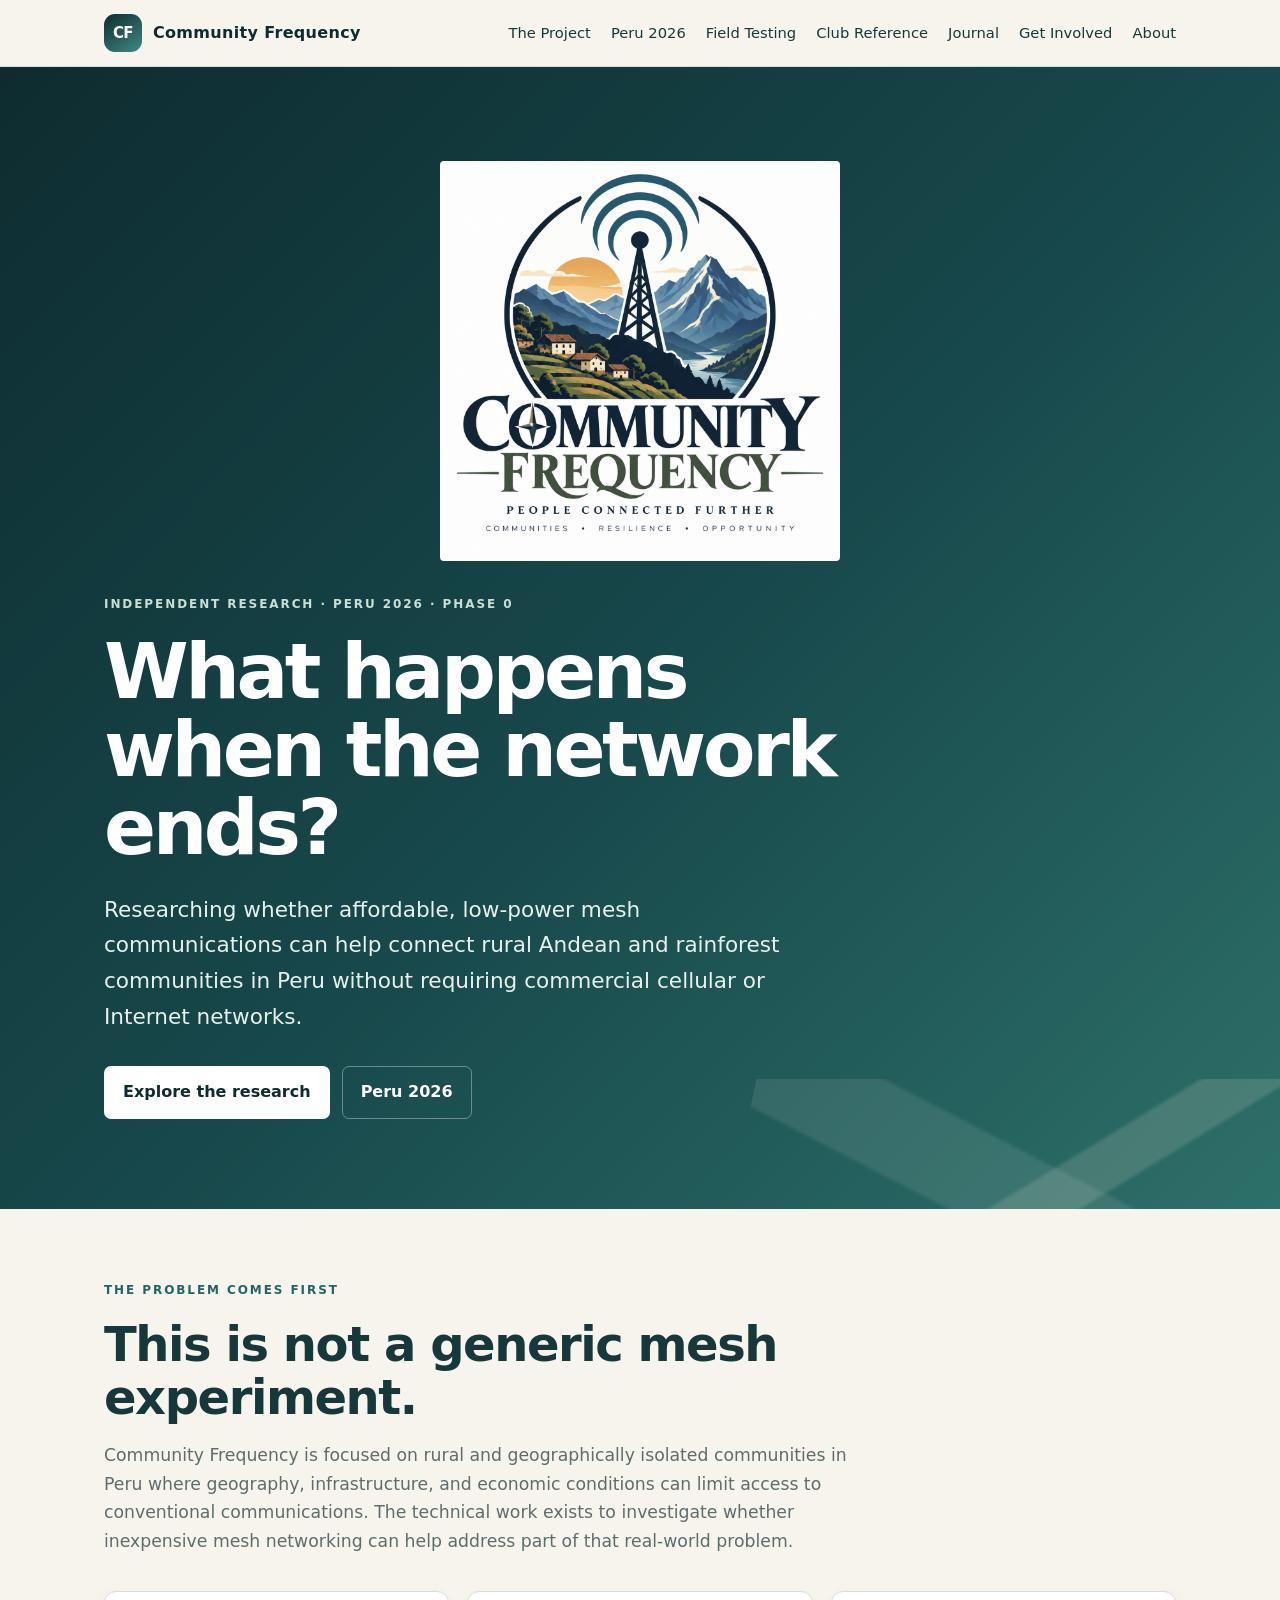
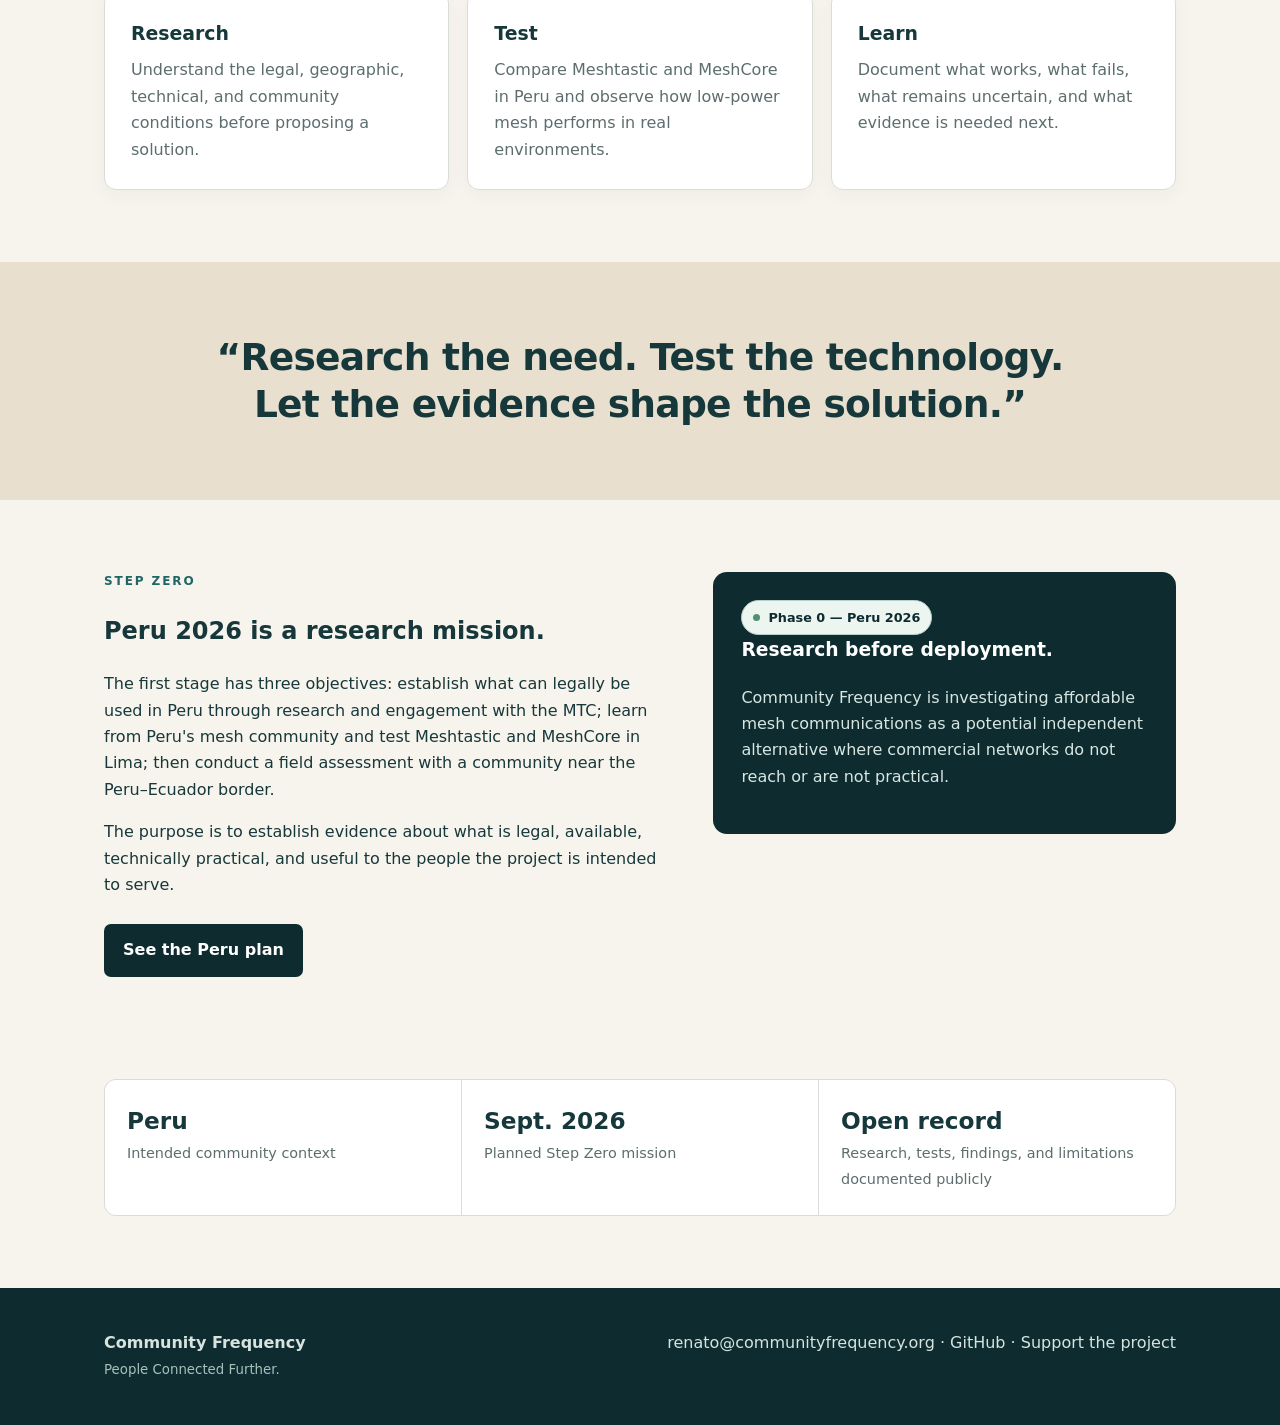
==== commit d84f19e4: "Add Club Reference to site navigation" ====
--- a/docs/index.html
+++ b/docs/index.html
@@ -1 +1 @@
-<!doctype html><html lang="en"><head><meta charset="utf-8"><meta name="viewport" content="width=device-width,initial-scale=1"><title>Community Frequency — People Connected Further.</title><meta name="description" content="Independent research into affordable mesh communications for rural Andean and rainforest communities in Peru."><link rel="stylesheet" href="style.css"></head><body><header class="site-header"><nav class="nav"><a class="brand" href="index.html"><span class="mark">CF</span><span>Community Frequency</span></a><div class="links"><a href="project.html">The Project</a><a href="peru-2026.html">Peru 2026</a><a href="field-testing.html">Field Testing</a><a href="journal.html">Journal</a><a href="get-involved.html">Get Involved</a><a href="about.html">About</a></div></nav></header><main><section class="hero"><div class="hero-inner"><img src="community-frequency-logo.png" alt="Community Frequency — People Connected Further" style="display:block;width:min(400px,82%);height:auto;margin:0 auto 34px;border-radius:4px"><div class="eyebrow">Independent research · Peru 2026 · Phase 0</div><h1>What happens when the network ends?</h1><p>Researching whether affordable, low-power mesh communications can help connect rural Andean and rainforest communities in Peru without requiring commercial cellular or Internet networks.</p><div class="actions"><a class="btn btn-primary" href="project.html">Explore the research</a><a class="btn btn-secondary" href="peru-2026.html">Peru 2026</a></div></div></section><section class="wrap"><div class="section-head"><div class="eyebrow" style="color:var(--teal)">The problem comes first</div><h2>This is not a generic mesh experiment.</h2><p>Community Frequency is focused on rural and geographically isolated communities in Peru where geography, infrastructure, and economic conditions can limit access to conventional communications. The technical work exists to investigate whether inexpensive mesh networking can help address part of that real-world problem.</p></div><div class="grid"><article class="card"><h3>Research</h3><p>Understand the legal, geographic, technical, and community conditions before proposing a solution.</p></article><article class="card"><h3>Test</h3><p>Compare Meshtastic and MeshCore in Peru and observe how low-power mesh performs in real environments.</p></article><article class="card"><h3>Learn</h3><p>Document what works, what fails, what remains uncertain, and what evidence is needed next.</p></article></div></section><section class="band"><div class="wrap"><p class="quote">“Research the need. Test the technology. Let the evidence shape the solution.”</p></div></section><section class="wrap"><div class="two"><div><div class="eyebrow" style="color:var(--teal)">Step Zero</div><h2>Peru 2026 is a research mission.</h2><p>The first stage has three objectives: establish what can legally be used in Peru through research and engagement with the MTC; learn from Peru's mesh community and test Meshtastic and MeshCore in Lima; then conduct a field assessment with a community near the Peru–Ecuador border.</p><p>The purpose is to establish evidence about what is legal, available, technically practical, and useful to the people the project is intended to serve.</p><a class="btn" style="background:var(--deep);color:#fff;margin-top:10px" href="peru-2026.html">See the Peru plan</a></div><aside class="callout"><span class="status">Phase 0 — Peru 2026</span><h3>Research before deployment.</h3><p>Community Frequency is investigating affordable mesh communications as a potential independent alternative where commercial networks do not reach or are not practical.</p></aside></div></section><section class="wrap" style="padding-top:0"><div class="statbar"><div class="stat"><strong>Peru</strong><span>Intended community context</span></div><div class="stat"><strong>Sept. 2026</strong><span>Planned Step Zero mission</span></div><div class="stat"><strong>Open record</strong><span>Research, tests, findings, and limitations documented publicly</span></div></div></section></main><footer class="footer"><div class="footer-inner"><div><strong>Community Frequency</strong><br><small>People Connected Further.</small></div><div><a href="mailto:renato@communityfrequency.org">renato@communityfrequency.org</a> · <a href="https://github.com/jurelex/community-frequency">GitHub</a> · <a href="https://www.gofundme.com/f/community-frequency">Support the project</a></div></div></footer></body></html>+<!doctype html><html lang="en"><head><meta charset="utf-8"><meta name="viewport" content="width=device-width,initial-scale=1"><title>Community Frequency — People Connected Further.</title><meta name="description" content="Independent research into affordable mesh communications for rural Andean and rainforest communities in Peru."><link rel="stylesheet" href="style.css"></head><body><header class="site-header"><nav class="nav"><a class="brand" href="index.html"><span class="mark">CF</span><span>Community Frequency</span></a><div class="links"><a href="project.html">The Project</a><a href="peru-2026.html">Peru 2026</a><a href="field-testing.html">Field Testing</a><a href="club-reference.html">Club Reference</a><a href="journal.html">Journal</a><a href="get-involved.html">Get Involved</a><a href="about.html">About</a></div></nav></header><main><section class="hero"><div class="hero-inner"><img src="community-frequency-logo.png" alt="Community Frequency — People Connected Further" style="display:block;width:min(400px,82%);height:auto;margin:0 auto 34px;border-radius:4px"><div class="eyebrow">Independent research · Peru 2026 · Phase 0</div><h1>What happens when the network ends?</h1><p>Researching whether affordable, low-power mesh communications can help connect rural Andean and rainforest communities in Peru without requiring commercial cellular or Internet networks.</p><div class="actions"><a class="btn btn-primary" href="project.html">Explore the research</a><a class="btn btn-secondary" href="peru-2026.html">Peru 2026</a></div></div></section><section class="wrap"><div class="section-head"><div class="eyebrow" style="color:var(--teal)">The problem comes first</div><h2>This is not a generic mesh experiment.</h2><p>Community Frequency is focused on rural and geographically isolated communities in Peru where geography, infrastructure, and economic conditions can limit access to conventional communications. The technical work exists to investigate whether inexpensive mesh networking can help address part of that real-world problem.</p></div><div class="grid"><article class="card"><h3>Research</h3><p>Understand the legal, geographic, technical, and community conditions before proposing a solution.</p></article><article class="card"><h3>Test</h3><p>Compare Meshtastic and MeshCore in Peru and observe how low-power mesh performs in real environments.</p></article><article class="card"><h3>Learn</h3><p>Document what works, what fails, what remains uncertain, and what evidence is needed next.</p></article></div></section><section class="band"><div class="wrap"><p class="quote">“Research the need. Test the technology. Let the evidence shape the solution.”</p></div></section><section class="wrap"><div class="two"><div><div class="eyebrow" style="color:var(--teal)">Step Zero</div><h2>Peru 2026 is a research mission.</h2><p>The first stage has three objectives: establish what can legally be used in Peru through research and engagement with the MTC; learn from Peru's mesh community and test Meshtastic and MeshCore in Lima; then conduct a field assessment with a community near the Peru–Ecuador border.</p><p>The purpose is to establish evidence about what is legal, available, technically practical, and useful to the people the project is intended to serve.</p><a class="btn" style="background:var(--deep);color:#fff;margin-top:10px" href="peru-2026.html">See the Peru plan</a></div><aside class="callout"><span class="status">Phase 0 — Peru 2026</span><h3>Research before deployment.</h3><p>Community Frequency is investigating affordable mesh communications as a potential independent alternative where commercial networks do not reach or are not practical.</p></aside></div></section><section class="wrap" style="padding-top:0"><div class="statbar"><div class="stat"><strong>Peru</strong><span>Intended community context</span></div><div class="stat"><strong>Sept. 2026</strong><span>Planned Step Zero mission</span></div><div class="stat"><strong>Open record</strong><span>Research, tests, findings, and limitations documented publicly</span></div></div></section></main><footer class="footer"><div class="footer-inner"><div><strong>Community Frequency</strong><br><small>People Connected Further.</small></div><div><a href="mailto:renato@communityfrequency.org">renato@communityfrequency.org</a> · <a href="https://github.com/jurelex/community-frequency">GitHub</a> · <a href="https://www.gofundme.com/f/community-frequency">Support the project</a></div></div></footer></body></html>
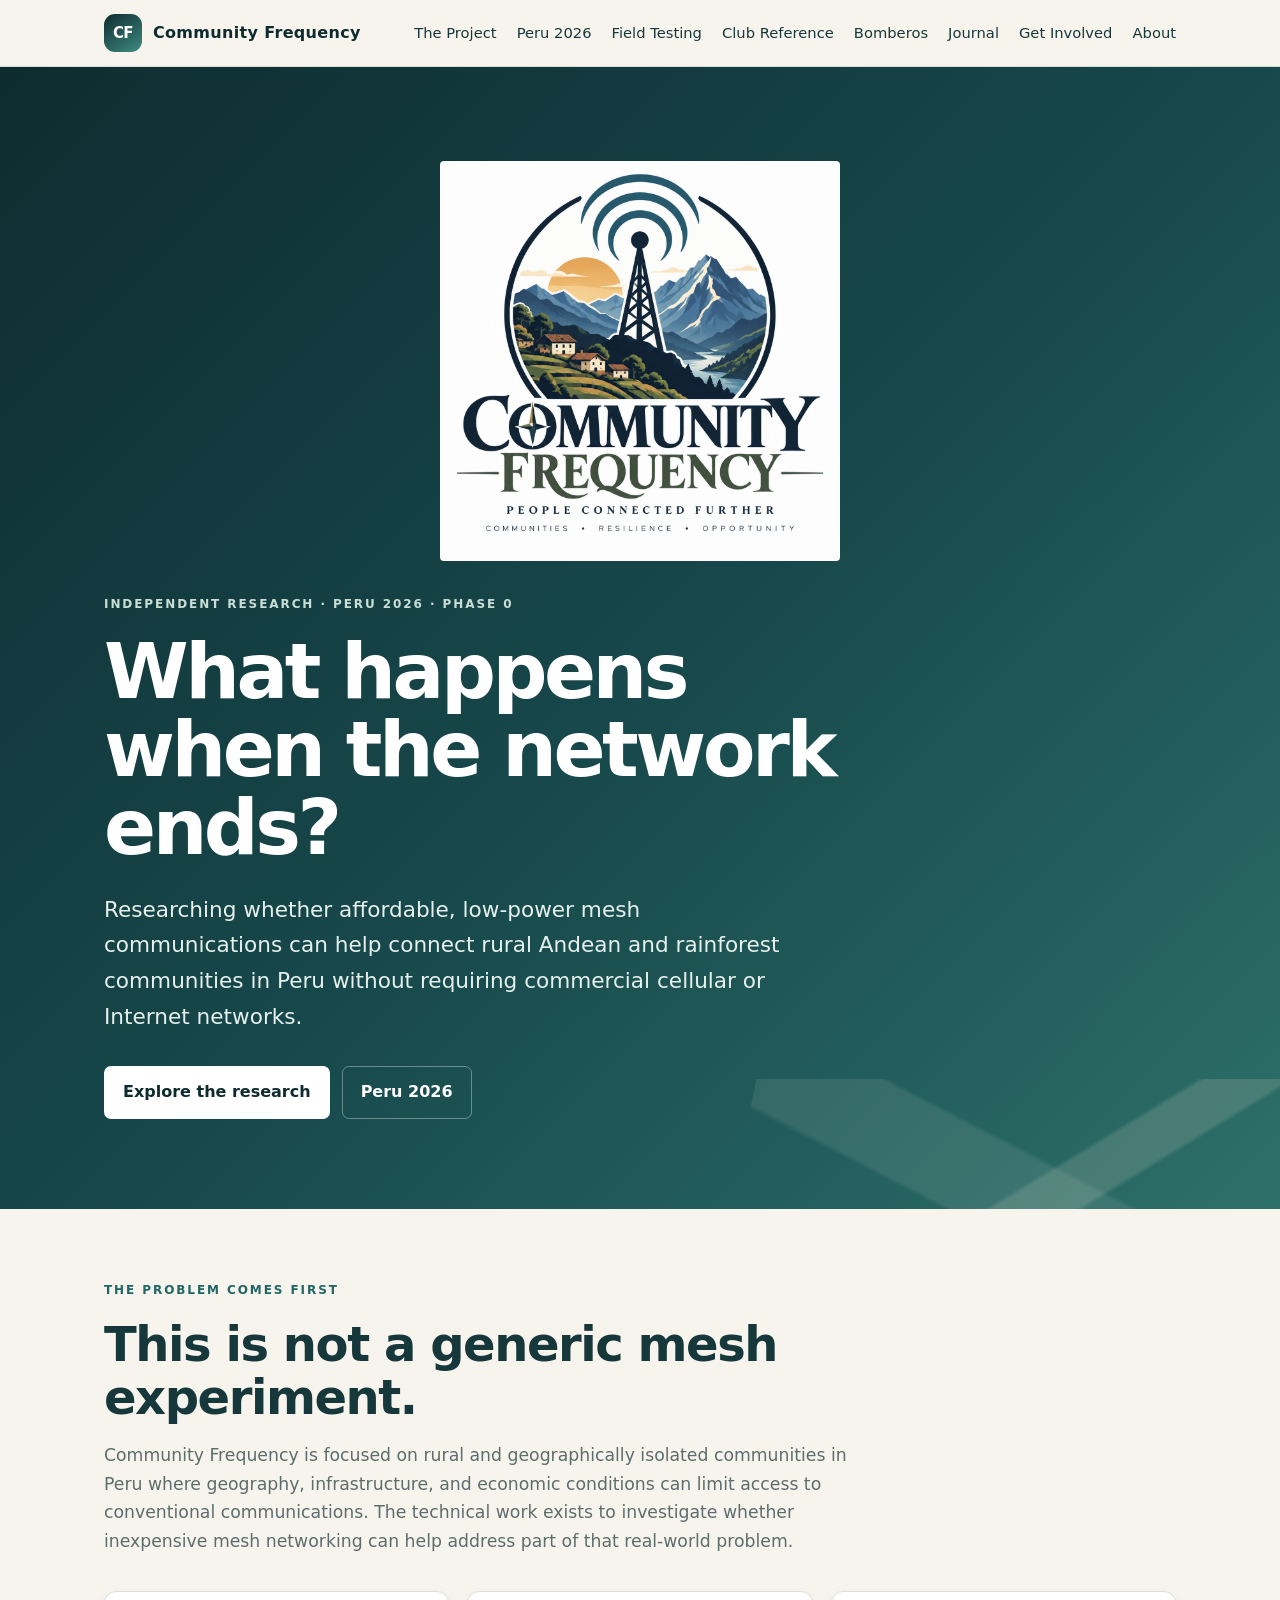
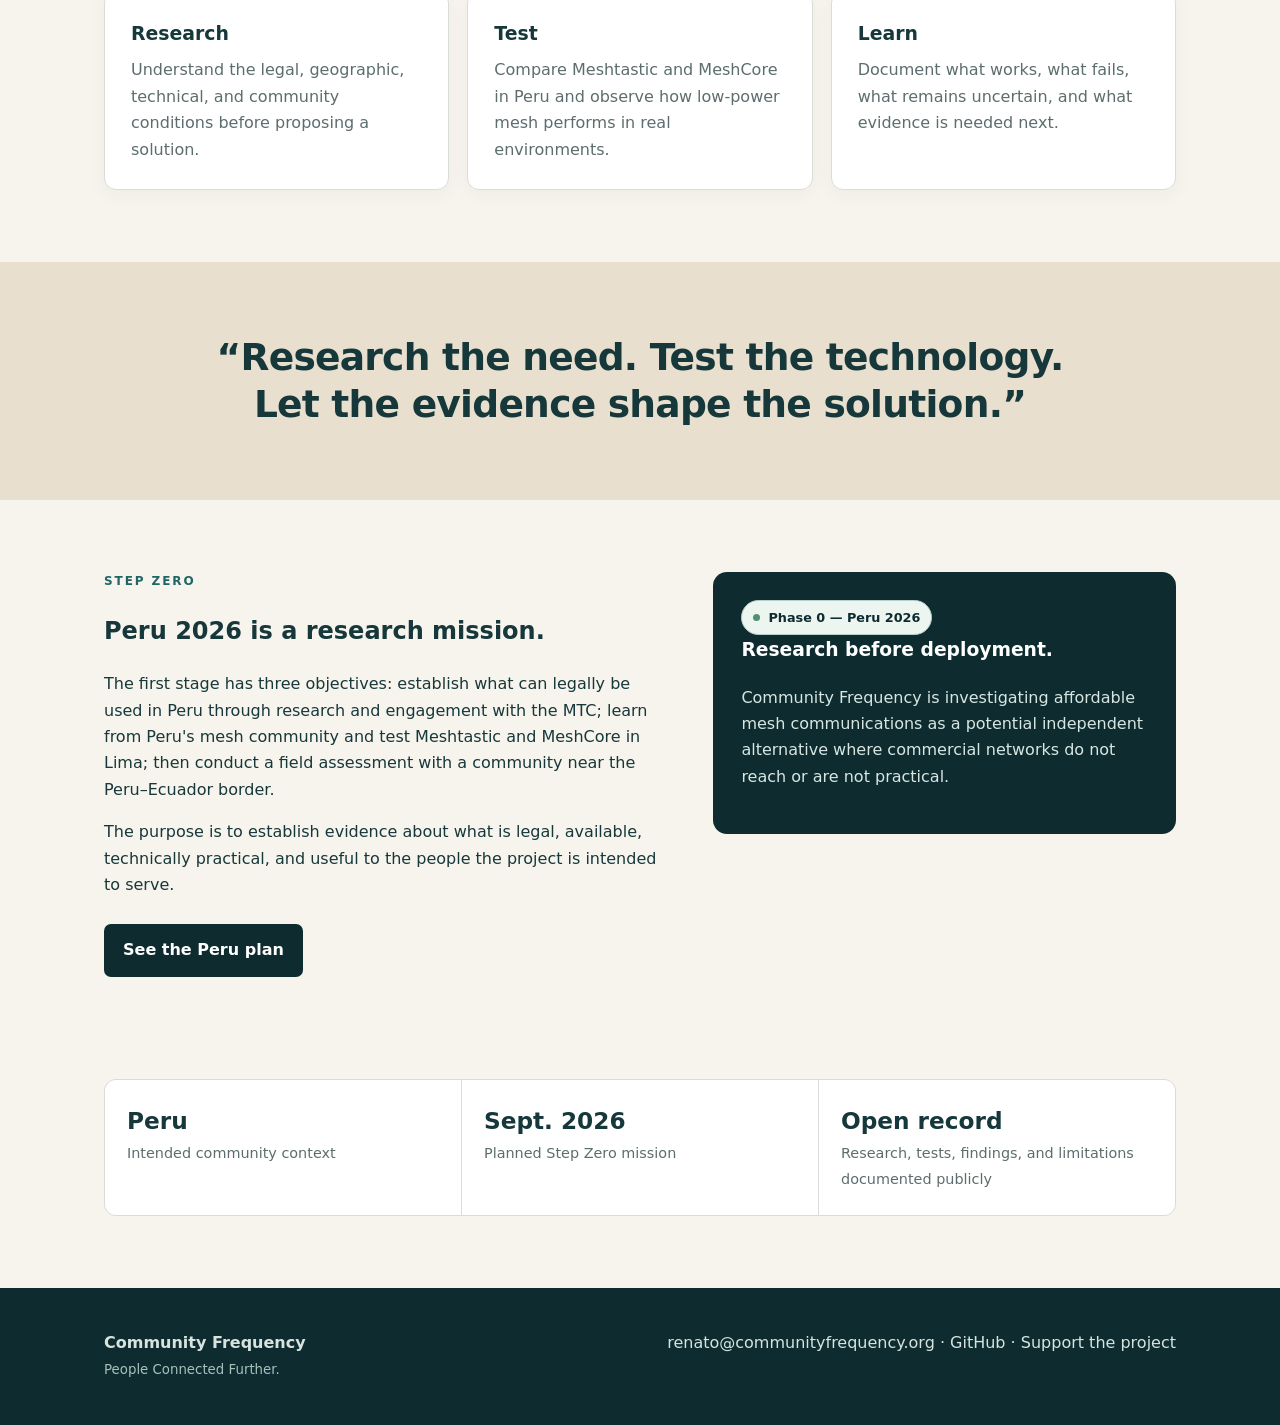
==== commit b8bdf80c: "Add Spanish firefighter collaboration page and navigation" ====
--- a/docs/index.html
+++ b/docs/index.html
@@ -1 +1 @@
-<!doctype html><html lang="en"><head><meta charset="utf-8"><meta name="viewport" content="width=device-width,initial-scale=1"><title>Community Frequency — People Connected Further.</title><meta name="description" content="Independent research into affordable mesh communications for rural Andean and rainforest communities in Peru."><link rel="stylesheet" href="style.css"></head><body><header class="site-header"><nav class="nav"><a class="brand" href="index.html"><span class="mark">CF</span><span>Community Frequency</span></a><div class="links"><a href="project.html">The Project</a><a href="peru-2026.html">Peru 2026</a><a href="field-testing.html">Field Testing</a><a href="club-reference.html">Club Reference</a><a href="journal.html">Journal</a><a href="get-involved.html">Get Involved</a><a href="about.html">About</a></div></nav></header><main><section class="hero"><div class="hero-inner"><img src="community-frequency-logo.png" alt="Community Frequency — People Connected Further" style="display:block;width:min(400px,82%);height:auto;margin:0 auto 34px;border-radius:4px"><div class="eyebrow">Independent research · Peru 2026 · Phase 0</div><h1>What happens when the network ends?</h1><p>Researching whether affordable, low-power mesh communications can help connect rural Andean and rainforest communities in Peru without requiring commercial cellular or Internet networks.</p><div class="actions"><a class="btn btn-primary" href="project.html">Explore the research</a><a class="btn btn-secondary" href="peru-2026.html">Peru 2026</a></div></div></section><section class="wrap"><div class="section-head"><div class="eyebrow" style="color:var(--teal)">The problem comes first</div><h2>This is not a generic mesh experiment.</h2><p>Community Frequency is focused on rural and geographically isolated communities in Peru where geography, infrastructure, and economic conditions can limit access to conventional communications. The technical work exists to investigate whether inexpensive mesh networking can help address part of that real-world problem.</p></div><div class="grid"><article class="card"><h3>Research</h3><p>Understand the legal, geographic, technical, and community conditions before proposing a solution.</p></article><article class="card"><h3>Test</h3><p>Compare Meshtastic and MeshCore in Peru and observe how low-power mesh performs in real environments.</p></article><article class="card"><h3>Learn</h3><p>Document what works, what fails, what remains uncertain, and what evidence is needed next.</p></article></div></section><section class="band"><div class="wrap"><p class="quote">“Research the need. Test the technology. Let the evidence shape the solution.”</p></div></section><section class="wrap"><div class="two"><div><div class="eyebrow" style="color:var(--teal)">Step Zero</div><h2>Peru 2026 is a research mission.</h2><p>The first stage has three objectives: establish what can legally be used in Peru through research and engagement with the MTC; learn from Peru's mesh community and test Meshtastic and MeshCore in Lima; then conduct a field assessment with a community near the Peru–Ecuador border.</p><p>The purpose is to establish evidence about what is legal, available, technically practical, and useful to the people the project is intended to serve.</p><a class="btn" style="background:var(--deep);color:#fff;margin-top:10px" href="peru-2026.html">See the Peru plan</a></div><aside class="callout"><span class="status">Phase 0 — Peru 2026</span><h3>Research before deployment.</h3><p>Community Frequency is investigating affordable mesh communications as a potential independent alternative where commercial networks do not reach or are not practical.</p></aside></div></section><section class="wrap" style="padding-top:0"><div class="statbar"><div class="stat"><strong>Peru</strong><span>Intended community context</span></div><div class="stat"><strong>Sept. 2026</strong><span>Planned Step Zero mission</span></div><div class="stat"><strong>Open record</strong><span>Research, tests, findings, and limitations documented publicly</span></div></div></section></main><footer class="footer"><div class="footer-inner"><div><strong>Community Frequency</strong><br><small>People Connected Further.</small></div><div><a href="mailto:renato@communityfrequency.org">renato@communityfrequency.org</a> · <a href="https://github.com/jurelex/community-frequency">GitHub</a> · <a href="https://www.gofundme.com/f/community-frequency">Support the project</a></div></div></footer></body></html>+<!doctype html><html lang="en"><head><meta charset="utf-8"><meta name="viewport" content="width=device-width,initial-scale=1"><title>Community Frequency — People Connected Further.</title><meta name="description" content="Independent research into affordable mesh communications for rural Andean and rainforest communities in Peru."><link rel="stylesheet" href="style.css"></head><body><header class="site-header"><nav class="nav"><a class="brand" href="index.html"><span class="mark">CF</span><span>Community Frequency</span></a><div class="links"><a href="project.html">The Project</a><a href="peru-2026.html">Peru 2026</a><a href="field-testing.html">Field Testing</a><a href="club-reference.html">Club Reference</a><a href="bomberos.html" lang="es">Bomberos</a><a href="journal.html">Journal</a><a href="get-involved.html">Get Involved</a><a href="about.html">About</a></div><details class="mobile-menu"><summary aria-label="Open navigation">☰</summary><div class="mobile-links"><a href="project.html">The Project</a><a href="peru-2026.html">Peru 2026</a><a href="field-testing.html">Field Testing</a><a href="club-reference.html">Club Reference</a><a href="bomberos.html" lang="es">Bomberos</a><a href="journal.html">Journal</a><a href="get-involved.html">Get Involved</a><a href="about.html">About</a></div></details></nav></header><main><section class="hero"><div class="hero-inner"><img src="community-frequency-logo.png" alt="Community Frequency — People Connected Further" style="display:block;width:min(400px,82%);height:auto;margin:0 auto 34px;border-radius:4px"><div class="eyebrow">Independent research · Peru 2026 · Phase 0</div><h1>What happens when the network ends?</h1><p>Researching whether affordable, low-power mesh communications can help connect rural Andean and rainforest communities in Peru without requiring commercial cellular or Internet networks.</p><div class="actions"><a class="btn btn-primary" href="project.html">Explore the research</a><a class="btn btn-secondary" href="peru-2026.html">Peru 2026</a></div></div></section><section class="wrap"><div class="section-head"><div class="eyebrow" style="color:var(--teal)">The problem comes first</div><h2>This is not a generic mesh experiment.</h2><p>Community Frequency is focused on rural and geographically isolated communities in Peru where geography, infrastructure, and economic conditions can limit access to conventional communications. The technical work exists to investigate whether inexpensive mesh networking can help address part of that real-world problem.</p></div><div class="grid"><article class="card"><h3>Research</h3><p>Understand the legal, geographic, technical, and community conditions before proposing a solution.</p></article><article class="card"><h3>Test</h3><p>Compare Meshtastic and MeshCore in Peru and observe how low-power mesh performs in real environments.</p></article><article class="card"><h3>Learn</h3><p>Document what works, what fails, what remains uncertain, and what evidence is needed next.</p></article></div></section><section class="band"><div class="wrap"><p class="quote">“Research the need. Test the technology. Let the evidence shape the solution.”</p></div></section><section class="wrap"><div class="two"><div><div class="eyebrow" style="color:var(--teal)">Step Zero</div><h2>Peru 2026 is a research mission.</h2><p>The first stage has three objectives: establish what can legally be used in Peru through research and engagement with the MTC; learn from Peru's mesh community and test Meshtastic and MeshCore in Lima; then conduct a field assessment with a community near the Peru–Ecuador border.</p><p>The purpose is to establish evidence about what is legal, available, technically practical, and useful to the people the project is intended to serve.</p><a class="btn" style="background:var(--deep);color:#fff;margin-top:10px" href="peru-2026.html">See the Peru plan</a></div><aside class="callout"><span class="status">Phase 0 — Peru 2026</span><h3>Research before deployment.</h3><p>Community Frequency is investigating affordable mesh communications as a potential independent alternative where commercial networks do not reach or are not practical.</p></aside></div></section><section class="wrap" style="padding-top:0"><div class="statbar"><div class="stat"><strong>Peru</strong><span>Intended community context</span></div><div class="stat"><strong>Sept. 2026</strong><span>Planned Step Zero mission</span></div><div class="stat"><strong>Open record</strong><span>Research, tests, findings, and limitations documented publicly</span></div></div></section></main><footer class="footer"><div class="footer-inner"><div><strong>Community Frequency</strong><br><small>People Connected Further.</small></div><div><a href="mailto:renato@communityfrequency.org">renato@communityfrequency.org</a> · <a href="https://github.com/jurelex/community-frequency">GitHub</a> · <a href="https://www.gofundme.com/f/community-frequency">Support the project</a></div></div></footer></body></html>
--- a/docs/style.css
+++ b/docs/style.css
@@ -1 +1 @@
-:root{--ink:#17383b;--deep:#0e2c30;--teal:#1f6665;--teal2:#3f8b82;--sand:#e8dfcf;--cream:#f7f4ed;--white:#fff;--line:#d9ddd7;--muted:#5d6d6d;--max:1120px}*{box-sizing:border-box}html{scroll-behavior:smooth}body{margin:0;background:var(--cream);color:var(--ink);font-family:Inter,ui-sans-serif,system-ui,-apple-system,BlinkMacSystemFont,"Segoe UI",sans-serif;line-height:1.65}a{color:var(--teal);text-decoration:none}a:hover{text-decoration:underline}.site-header{background:rgba(247,244,237,.96);border-bottom:1px solid var(--line);position:sticky;top:0;z-index:10;backdrop-filter:blur(10px)}.nav{max-width:var(--max);margin:auto;display:flex;align-items:center;justify-content:space-between;padding:14px 24px}.brand{display:flex;align-items:center;gap:11px;font-weight:800;letter-spacing:.02em;color:var(--deep)}.mark{width:38px;height:38px;border-radius:11px;background:linear-gradient(145deg,var(--deep),var(--teal2));display:grid;place-items:center;color:#fff;font-size:15px;letter-spacing:-.05em}.links{display:flex;gap:20px;align-items:center;font-size:.92rem}.links a{color:var(--ink)}.hero{background:linear-gradient(135deg,var(--deep) 0%,#17484b 52%,#2d7069 100%);color:#fff;overflow:hidden}.hero-inner{max-width:var(--max);margin:auto;padding:94px 24px 90px;position:relative}.hero-inner:after{content:"";position:absolute;right:-90px;bottom:-120px;width:560px;height:250px;background:linear-gradient(145deg,transparent 48%,rgba(232,223,207,.16) 49%,rgba(232,223,207,.16) 58%,transparent 59%),linear-gradient(25deg,transparent 43%,rgba(255,255,255,.09) 44%,rgba(255,255,255,.09) 60%,transparent 61%);transform:skewX(-12deg);pointer-events:none}.eyebrow{text-transform:uppercase;letter-spacing:.16em;font-size:.75rem;font-weight:800;color:#c9dfd6;margin-bottom:18px}.hero h1{font-size:clamp(2.6rem,6vw,5.2rem);line-height:1.02;max-width:800px;margin:0 0 24px;letter-spacing:-.045em}.hero p{font-size:clamp(1.1rem,2vw,1.35rem);max-width:720px;color:#e6f0ec;margin:0 0 32px}.actions{display:flex;gap:12px;flex-wrap:wrap}.btn{display:inline-block;padding:12px 18px;border-radius:7px;font-weight:750;border:1px solid transparent}.btn-primary{background:#fff;color:var(--deep)}.btn-secondary{border-color:rgba(255,255,255,.35);color:#fff}.wrap{max-width:var(--max);margin:auto;padding:72px 24px}.section-head{max-width:760px;margin-bottom:36px}.section-head h2{font-size:clamp(1.9rem,4vw,3rem);line-height:1.1;letter-spacing:-.03em;margin:0 0 14px}.section-head p{color:var(--muted);font-size:1.08rem}.grid{display:grid;grid-template-columns:repeat(3,1fr);gap:18px}.card{background:#fff;border:1px solid var(--line);border-radius:12px;padding:26px;box-shadow:0 5px 20px rgba(23,56,59,.04)}.card h3{margin:0 0 8px;font-size:1.18rem}.card p{margin:0;color:var(--muted)}.band{background:var(--sand)}.quote{font-size:clamp(1.5rem,3vw,2.35rem);line-height:1.25;max-width:850px;margin:0 auto;text-align:center;font-weight:650;letter-spacing:-.02em}.two{display:grid;grid-template-columns:1.1fr .9fr;gap:44px;align-items:start}.prose{max-width:780px}.prose h1{font-size:clamp(2.4rem,5vw,4rem);line-height:1.05;letter-spacing:-.04em;margin:0 0 18px}.prose h2{font-size:1.7rem;margin-top:42px}.prose h3{font-size:1.15rem;margin-top:28px}.prose p,.prose li{color:#425858}.prose li{margin:.35rem 0}.callout{background:var(--deep);color:#fff;border-radius:14px;padding:28px;position:sticky;top:90px}.callout h3{margin-top:0}.callout p{color:#d8e6e2}.status{display:inline-flex;align-items:center;gap:8px;border:1px solid #b7cfc8;background:#edf5f1;color:var(--deep);border-radius:999px;padding:6px 11px;font-size:.8rem;font-weight:800}.status:before{content:"";width:7px;height:7px;border-radius:50%;background:#4f8f72}.statbar{display:grid;grid-template-columns:repeat(3,1fr);gap:1px;background:var(--line);border:1px solid var(--line);border-radius:12px;overflow:hidden;margin-top:30px}.stat{background:#fff;padding:22px}.stat strong{display:block;font-size:1.45rem}.stat span{color:var(--muted);font-size:.9rem}.footer{background:var(--deep);color:#d6e3df}.footer-inner{max-width:var(--max);margin:auto;padding:42px 24px;display:flex;justify-content:space-between;gap:30px}.footer a{color:#d6e3df}.footer small{color:#a9c0ba}.tag{display:inline-block;background:#edf2ee;border-radius:6px;padding:5px 9px;margin:3px 4px 3px 0;font-size:.78rem;font-weight:750;color:var(--teal)}.notice{border-left:4px solid var(--teal2);background:#eef3ef;padding:18px 20px;margin:26px 0}.lang{font-size:.85rem;color:var(--muted)}@media(max-width:800px){.links{display:none}.nav{padding:12px 18px}.hero-inner{padding:70px 20px}.wrap{padding:52px 20px}.grid,.two,.statbar{grid-template-columns:1fr}.callout{position:static}.footer-inner{flex-direction:column}.hero h1{font-size:3.1rem}}+:root{--ink:#17383b;--deep:#0e2c30;--teal:#1f6665;--teal2:#3f8b82;--sand:#e8dfcf;--cream:#f7f4ed;--white:#fff;--line:#d9ddd7;--muted:#5d6d6d;--max:1120px}*{box-sizing:border-box}html{scroll-behavior:smooth}body{margin:0;background:var(--cream);color:var(--ink);font-family:Inter,ui-sans-serif,system-ui,-apple-system,BlinkMacSystemFont,"Segoe UI",sans-serif;line-height:1.65}a{color:var(--teal);text-decoration:none}a:hover{text-decoration:underline}.site-header{background:rgba(247,244,237,.96);border-bottom:1px solid var(--line);position:sticky;top:0;z-index:10;backdrop-filter:blur(10px)}.nav{max-width:var(--max);margin:auto;display:flex;align-items:center;justify-content:space-between;padding:14px 24px}.brand{display:flex;align-items:center;gap:11px;font-weight:800;letter-spacing:.02em;color:var(--deep)}.mark{width:38px;height:38px;border-radius:11px;background:linear-gradient(145deg,var(--deep),var(--teal2));display:grid;place-items:center;color:#fff;font-size:15px;letter-spacing:-.05em}.links{display:flex;gap:20px;align-items:center;font-size:.92rem}.links a{color:var(--ink)}.mobile-menu{display:none;position:relative}.mobile-menu summary{list-style:none;cursor:pointer;width:42px;height:42px;border:1px solid var(--line);border-radius:9px;display:grid;place-items:center;color:var(--deep);font-size:0;line-height:1}.mobile-menu summary::after{content:"☰";font-size:22px;line-height:1}.mobile-menu summary::marker{display:none}.mobile-menu summary::-webkit-details-marker{display:none}.mobile-menu summary:focus-visible{outline:2px solid var(--teal2);outline-offset:2px}.mobile-links{position:absolute;right:0;top:50px;width:min(280px,calc(100vw - 36px));background:rgba(247,244,237,.99);border:1px solid var(--line);border-radius:12px;padding:8px;box-shadow:0 12px 30px rgba(23,56,59,.14)}.mobile-links a{display:block;padding:13px 14px;border-radius:7px;color:var(--ink);font-weight:700;border-bottom:1px solid var(--line)}.mobile-links a:last-child{border-bottom:0}.mobile-links a:hover{background:#fff;text-decoration:none}.hero{background:linear-gradient(135deg,var(--deep) 0%,#17484b 52%,#2d7069 100%);color:#fff;overflow:hidden}.hero-inner{max-width:var(--max);margin:auto;padding:94px 24px 90px;position:relative}.hero-inner:after{content:"";position:absolute;right:-90px;bottom:-120px;width:560px;height:250px;background:linear-gradient(145deg,transparent 48%,rgba(232,223,207,.16) 49%,rgba(232,223,207,.16) 58%,transparent 59%),linear-gradient(25deg,transparent 43%,rgba(255,255,255,.09) 44%,rgba(255,255,255,.09) 60%,transparent 61%);transform:skewX(-12deg);pointer-events:none}.eyebrow{text-transform:uppercase;letter-spacing:.16em;font-size:.75rem;font-weight:800;color:#c9dfd6;margin-bottom:18px}.hero h1{font-size:clamp(2.6rem,6vw,5.2rem);line-height:1.02;max-width:800px;margin:0 0 24px;letter-spacing:-.045em}.hero p{font-size:clamp(1.1rem,2vw,1.35rem);max-width:720px;color:#e6f0ec;margin:0 0 32px}.actions{display:flex;gap:12px;flex-wrap:wrap}.btn{display:inline-block;padding:12px 18px;border-radius:7px;font-weight:750;border:1px solid transparent}.btn-primary{background:#fff;color:var(--deep)}.btn-secondary{border-color:rgba(255,255,255,.35);color:#fff}.wrap{max-width:var(--max);margin:auto;padding:72px 24px}.section-head{max-width:760px;margin-bottom:36px}.section-head h2{font-size:clamp(1.9rem,4vw,3rem);line-height:1.1;letter-spacing:-.03em;margin:0 0 14px}.section-head p{color:var(--muted);font-size:1.08rem}.grid{display:grid;grid-template-columns:repeat(3,1fr);gap:18px}.card{background:#fff;border:1px solid var(--line);border-radius:12px;padding:26px;box-shadow:0 5px 20px rgba(23,56,59,.04)}.card h3{margin:0 0 8px;font-size:1.18rem}.card p{margin:0;color:var(--muted)}.band{background:var(--sand)}.quote{font-size:clamp(1.5rem,3vw,2.35rem);line-height:1.25;max-width:850px;margin:0 auto;text-align:center;font-weight:650;letter-spacing:-.02em}.two{display:grid;grid-template-columns:1.1fr .9fr;gap:44px;align-items:start}.prose{max-width:780px}.prose h1{font-size:clamp(2.4rem,5vw,4rem);line-height:1.05;letter-spacing:-.04em;margin:0 0 18px}.prose h2{font-size:1.7rem;margin-top:42px}.prose h3{font-size:1.15rem;margin-top:28px}.prose p,.prose li{color:#425858}.prose li{margin:.35rem 0}.callout{background:var(--deep);color:#fff;border-radius:14px;padding:28px;position:sticky;top:90px}.callout h3{margin-top:0}.callout p{color:#d8e6e2}.status{display:inline-flex;align-items:center;gap:8px;border:1px solid #b7cfc8;background:#edf5f1;color:var(--deep);border-radius:999px;padding:6px 11px;font-size:.8rem;font-weight:800}.status:before{content:"";width:7px;height:7px;border-radius:50%;background:#4f8f72}.statbar{display:grid;grid-template-columns:repeat(3,1fr);gap:1px;background:var(--line);border:1px solid var(--line);border-radius:12px;overflow:hidden;margin-top:30px}.stat{background:#fff;padding:22px}.stat strong{display:block;font-size:1.45rem}.stat span{color:var(--muted);font-size:.9rem}.footer{background:var(--deep);color:#d6e3df}.footer-inner{max-width:var(--max);margin:auto;padding:42px 24px;display:flex;justify-content:space-between;gap:30px}.footer a{color:#d6e3df}.footer small{color:#a9c0ba}.tag{display:inline-block;background:#edf2ee;border-radius:6px;padding:5px 9px;margin:3px 4px 3px 0;font-size:.78rem;font-weight:750;color:var(--teal)}.notice{border-left:4px solid var(--teal2);background:#eef3ef;padding:18px 20px;margin:26px 0}.lang{font-size:.85rem;color:var(--muted)}@media(max-width:1000px){.links{display:none}.mobile-menu{display:block}.nav{padding:10px 18px}.hero-inner{padding:70px 20px}.wrap{padding:52px 20px}.grid,.two,.statbar{grid-template-columns:1fr}.callout{position:static}.footer-inner{flex-direction:column}.hero h1{font-size:3.1rem}}
